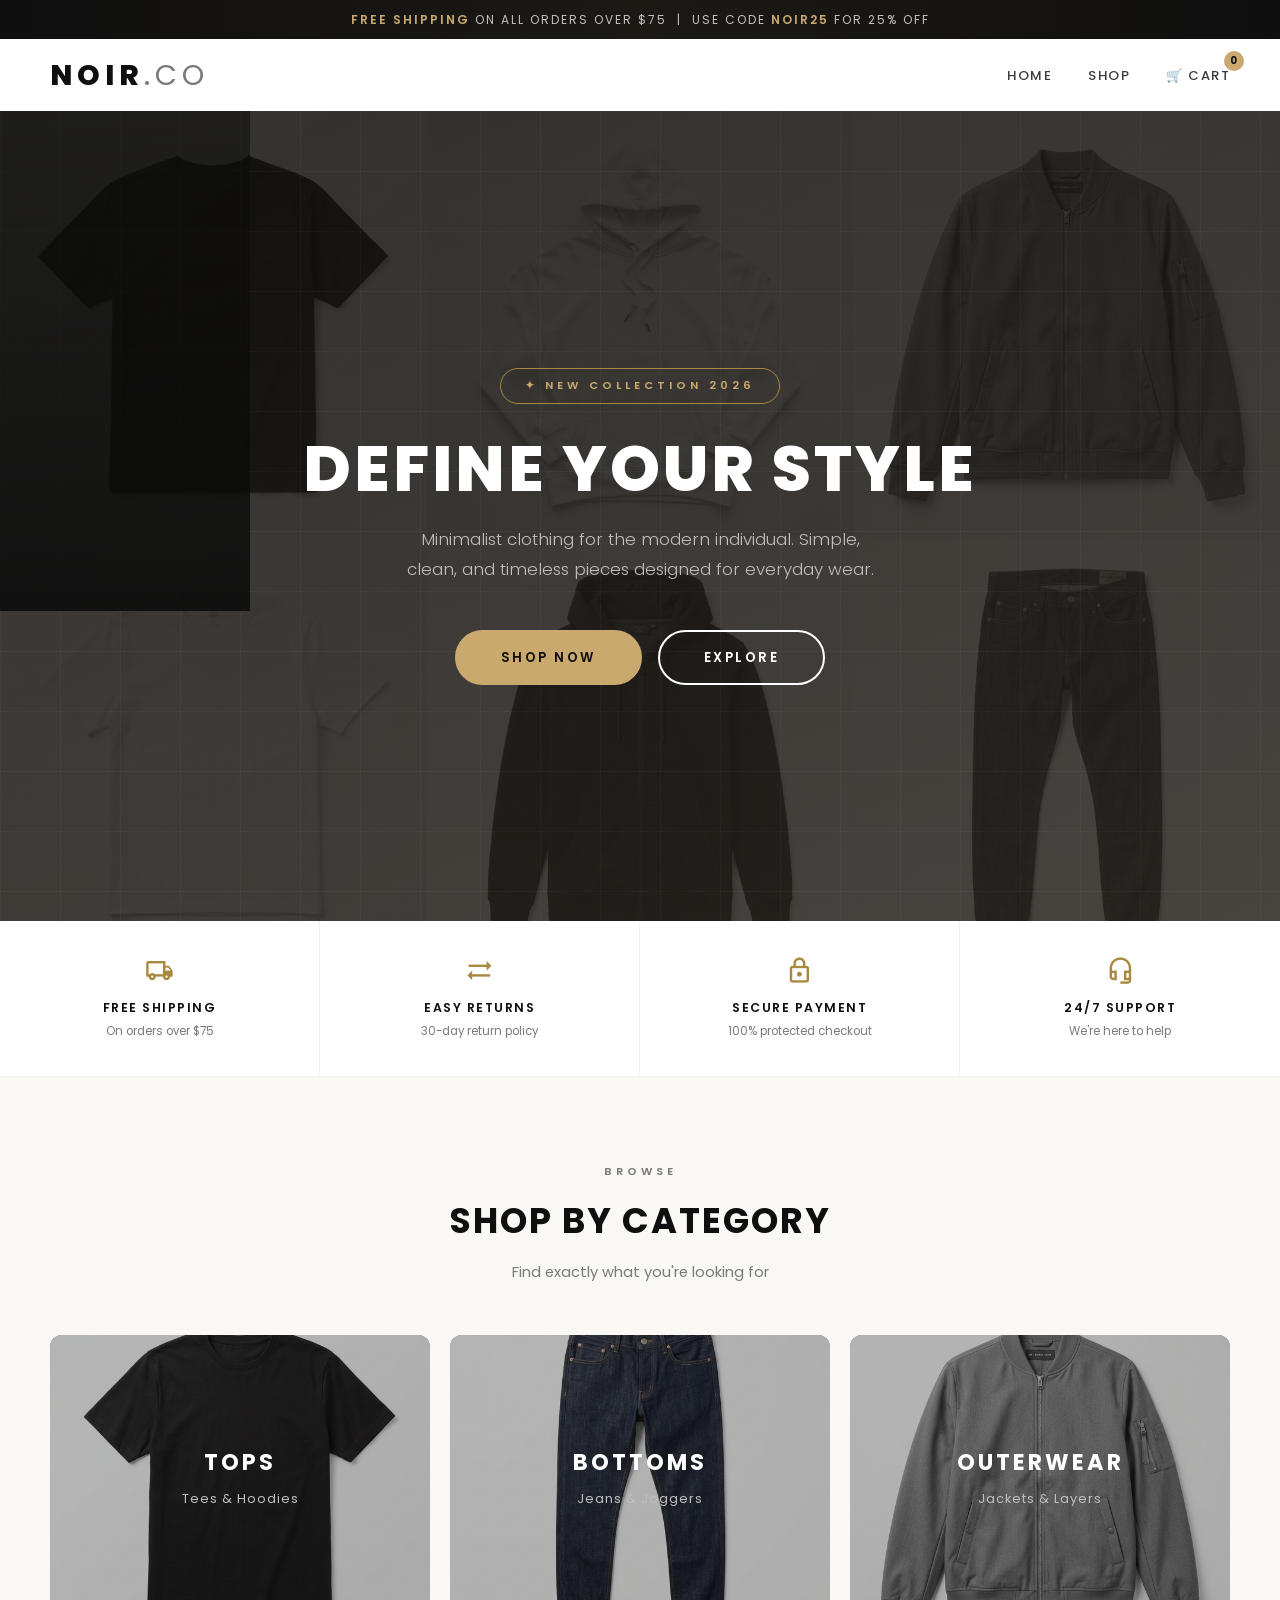
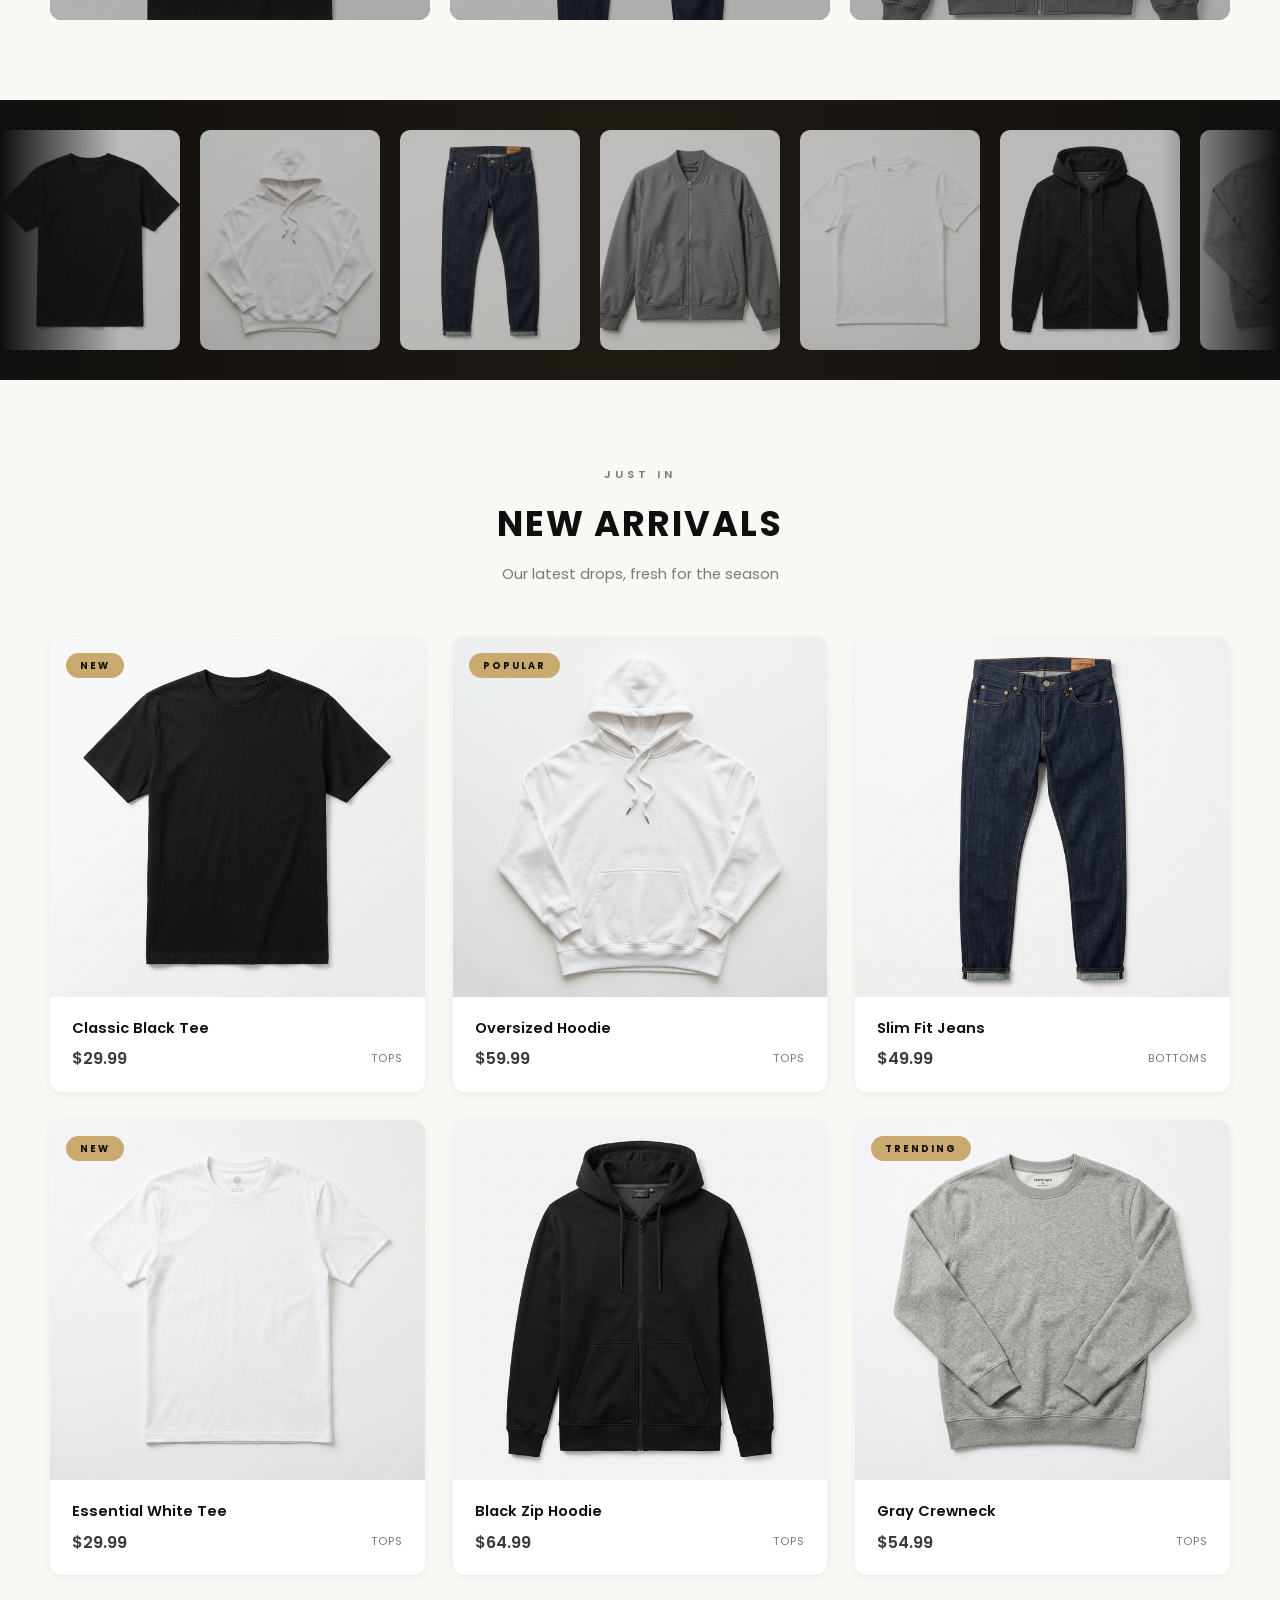
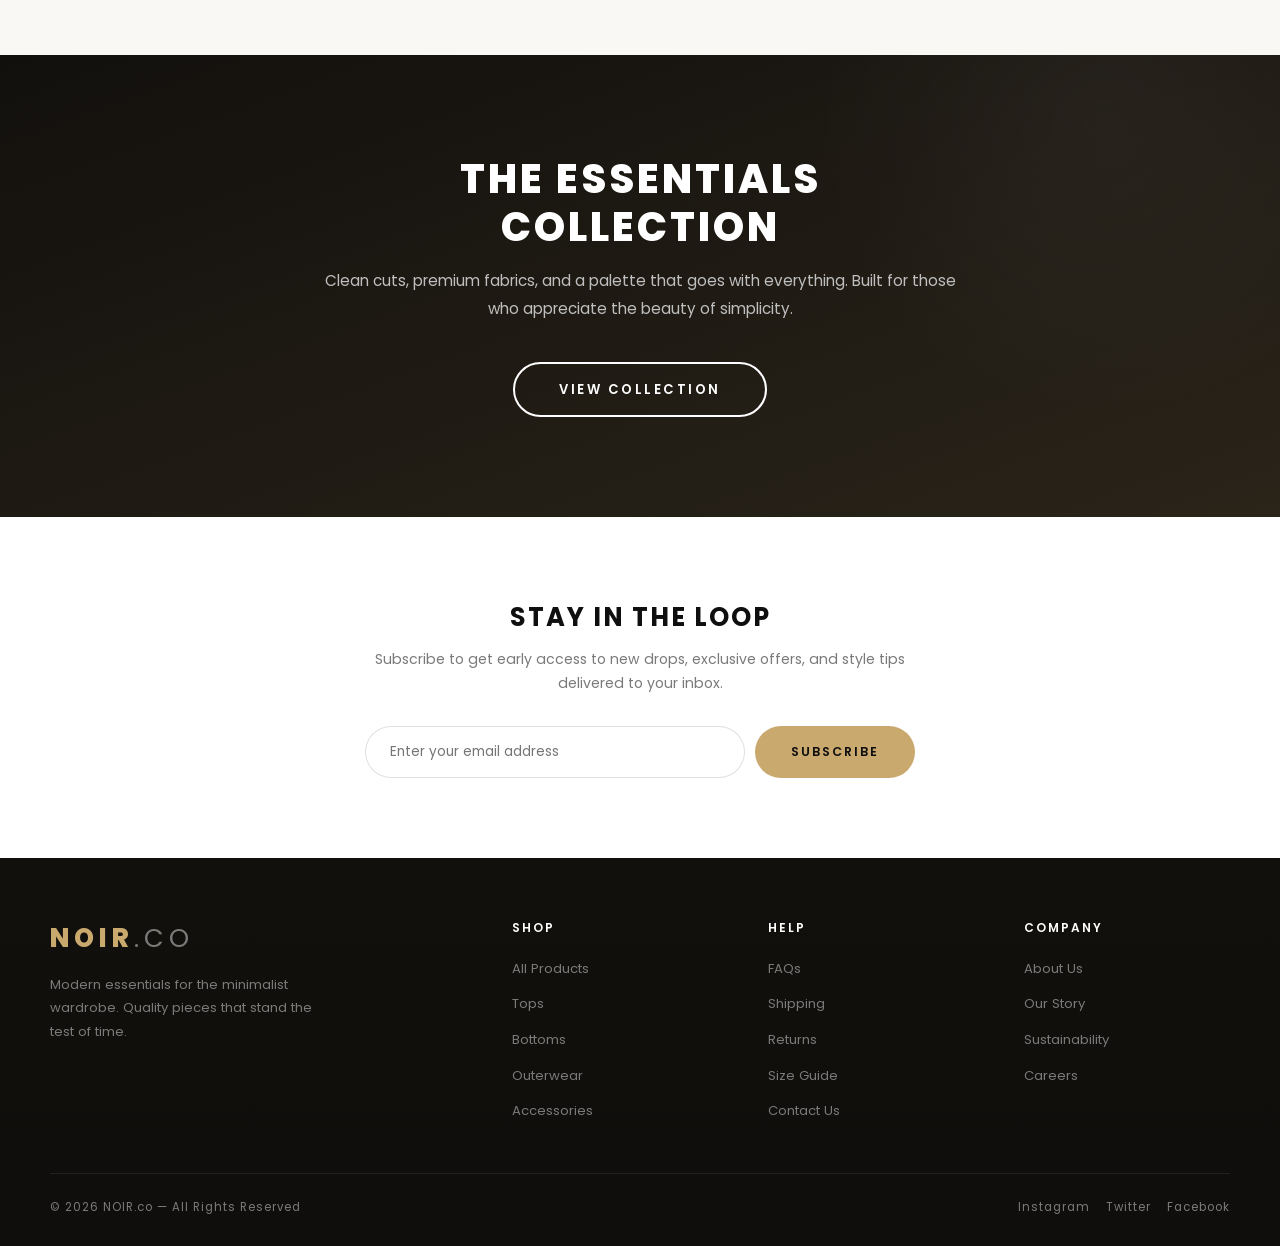
==== index.html @ ea84df21 "Initial commit" ====
<!DOCTYPE html>
<html lang="en">

<head>
    <meta charset="UTF-8">
    <meta name="viewport" content="width=device-width, initial-scale=1.0">

    <!-- SEO Meta Tags -->
    <title>NOIR — Modern Clothing Brand</title>
    <meta name="description"
        content="NOIR is a modern clothing brand offering minimal, sleek apparel. Shop our curated collection of essentials.">

    <!-- Google Fonts: Poppins -->
    <link href="https://fonts.googleapis.com/css2?family=Poppins:wght@300;400;500;600;700;800&display=swap"
        rel="stylesheet">

    <!-- Google Material Icons -->
    <link href="https://fonts.googleapis.com/icon?family=Material+Icons+Outlined" rel="stylesheet">

    <!-- Our Stylesheet -->
    <link rel="stylesheet" href="style.css">
</head>

<body>

    <!-- ==============================
       PROMO BAR — Top announcement strip
       ============================== -->
    <div class="promo-bar">
        <strong>Free Shipping</strong> on all orders over $75 &nbsp;|&nbsp; Use code <strong>NOIR25</strong> for 25% off
    </div>

    <!-- ==============================
       HEADER / NAVIGATION BAR
       ============================== -->
    <header>
        <nav>
            <a href="index.html" class="logo">NOIR<span>.co</span></a>
            <ul class="nav-links">
                <li><a href="index.html">Home</a></li>
                <li><a href="shop.html">Shop</a></li>
                <li>
                    <a href="cart.html" class="cart-link">
                        🛒 Cart
                        <span class="cart-count" id="cart-count">0</span>
                    </a>
                </li>
            </ul>
        </nav>
    </header>

    <!-- ==============================
       HERO SECTION — with background image
       ============================== -->
    <section class="hero" id="hero">
        <!-- Product image collage as background (masked / dimmed) -->
        <div class="hero-collage">
            <img src="images/product1.png" alt="">
            <img src="images/product2.png" alt="">
            <img src="images/product4.png" alt="">
            <img src="images/product7.png" alt="">
            <img src="images/product8.png" alt="">
            <img src="images/product3.png" alt="">
        </div>
        <div class="hero-content">
            <span class="hero-badge">✦ New Collection 2026</span>
            <h1>Define Your Style</h1>
            <p>Minimalist clothing for the modern individual. Simple, clean, and timeless pieces designed for everyday
                wear.</p>
            <div class="hero-buttons">
                <a href="shop.html" class="btn btn-primary">Shop Now</a>
                <a href="#categories" class="btn">Explore</a>
            </div>
        </div>
    </section>

    <!-- ==============================
       TRUST / FEATURES BAR
       ============================== -->
    <div class="features-bar reveal">
        <div class="feature-item">
            <span class="feature-icon material-icons-outlined">local_shipping</span>
            <h4>Free Shipping</h4>
            <p>On orders over $75</p>
        </div>
        <div class="feature-item">
            <span class="feature-icon material-icons-outlined">sync_alt</span>
            <h4>Easy Returns</h4>
            <p>30-day return policy</p>
        </div>
        <div class="feature-item">
            <span class="feature-icon material-icons-outlined">lock</span>
            <h4>Secure Payment</h4>
            <p>100% protected checkout</p>
        </div>
        <div class="feature-item">
            <span class="feature-icon material-icons-outlined">headset_mic</span>
            <h4>24/7 Support</h4>
            <p>We're here to help</p>
        </div>
    </div>

    <!-- ==============================
       SHOP BY CATEGORY
       ============================== -->
    <section class="categories reveal" id="categories">
        <div class="section-header">
            <span class="section-label">Browse</span>
            <h2 class="section-title">Shop by Category</h2>
            <p class="section-subtitle">Find exactly what you're looking for</p>
        </div>

        <div class="category-grid">
            <a href="shop.html" class="category-card">
                <img src="images/product1.png" alt="Tops">
                <div class="category-overlay">
                    <h3>Tops</h3>
                    <p>Tees &amp; Hoodies</p>
                </div>
            </a>
            <a href="shop.html" class="category-card">
                <img src="images/product3.png" alt="Bottoms">
                <div class="category-overlay">
                    <h3>Bottoms</h3>
                    <p>Jeans &amp; Joggers</p>
                </div>
            </a>
            <a href="shop.html" class="category-card">
                <img src="images/product4.png" alt="Outerwear">
                <div class="category-overlay">
                    <h3>Outerwear</h3>
                    <p>Jackets &amp; Layers</p>
                </div>
            </a>
        </div>
    </section>

    <!-- ==============================
       PRODUCT MARQUEE — Infinite scroll left
       ============================== -->
    <div class="marquee-section reveal">
        <div class="marquee-track">
            <div class="marquee-content">
                <img src="images/product1.png" alt="Classic Black Tee">
                <img src="images/product2.png" alt="Oversized Hoodie">
                <img src="images/product3.png" alt="Slim Fit Jeans">
                <img src="images/product4.png" alt="Bomber Jacket">
                <img src="images/product7.png" alt="White Tee">
                <img src="images/product8.png" alt="Zip Hoodie">
                <img src="images/product9.png" alt="Crewneck">
                <img src="images/product5.png" alt="Joggers">
                <img src="images/product10.png" alt="Shorts">
                <img src="images/product6.png" alt="White Cap">
                <img src="images/product11.png" alt="Beanie">
            </div>
            <!-- Duplicate for seamless loop -->
            <div class="marquee-content">
                <img src="images/product1.png" alt="Classic Black Tee">
                <img src="images/product2.png" alt="Oversized Hoodie">
                <img src="images/product3.png" alt="Slim Fit Jeans">
                <img src="images/product4.png" alt="Bomber Jacket">
                <img src="images/product7.png" alt="White Tee">
                <img src="images/product8.png" alt="Zip Hoodie">
                <img src="images/product9.png" alt="Crewneck">
                <img src="images/product5.png" alt="Joggers">
                <img src="images/product10.png" alt="Shorts">
                <img src="images/product6.png" alt="White Cap">
                <img src="images/product11.png" alt="Beanie">
            </div>
        </div>
    </div>

    <!-- ==============================
       FEATURED PRODUCTS — "New Arrivals" with 6 products
       ============================== -->
    <section class="featured reveal">
        <div class="section-header">
            <span class="section-label">Just In</span>
            <h2 class="section-title">New Arrivals</h2>
            <p class="section-subtitle">Our latest drops, fresh for the season</p>
        </div>

        <div class="product-grid">

            <!-- Product Card 1 -->
            <div class="product-card" id="hp-product-1">
                <div class="product-card-image">
                    <span class="product-badge">New</span>
                    <img src="images/product1.png" alt="Classic Black Tee">
                    <div class="quick-add">
                        <button class="add-to-cart-btn"
                            onclick="addToCart(1, 'Classic Black Tee', 29.99, 'images/product1.png')">
                            Add to Cart
                        </button>
                    </div>
                </div>
                <div class="product-info">
                    <h3>Classic Black Tee</h3>
                    <div class="product-meta">
                        <span class="price">$29.99</span>
                        <span class="category-label">Tops</span>
                    </div>
                </div>
            </div>

            <!-- Product Card 2 -->
            <div class="product-card" id="hp-product-2">
                <div class="product-card-image">
                    <span class="product-badge">Popular</span>
                    <img src="images/product2.png" alt="Oversized Hoodie">
                    <div class="quick-add">
                        <button class="add-to-cart-btn"
                            onclick="addToCart(2, 'Oversized Hoodie', 59.99, 'images/product2.png')">
                            Add to Cart
                        </button>
                    </div>
                </div>
                <div class="product-info">
                    <h3>Oversized Hoodie</h3>
                    <div class="product-meta">
                        <span class="price">$59.99</span>
                        <span class="category-label">Tops</span>
                    </div>
                </div>
            </div>

            <!-- Product Card 3 -->
            <div class="product-card" id="hp-product-3">
                <div class="product-card-image">
                    <img src="images/product3.png" alt="Slim Fit Jeans">
                    <div class="quick-add">
                        <button class="add-to-cart-btn"
                            onclick="addToCart(3, 'Slim Fit Jeans', 49.99, 'images/product3.png')">
                            Add to Cart
                        </button>
                    </div>
                </div>
                <div class="product-info">
                    <h3>Slim Fit Jeans</h3>
                    <div class="product-meta">
                        <span class="price">$49.99</span>
                        <span class="category-label">Bottoms</span>
                    </div>
                </div>
            </div>

            <!-- Product Card 7 - White Tee -->
            <div class="product-card" id="hp-product-7">
                <div class="product-card-image">
                    <span class="product-badge">New</span>
                    <img src="images/product7.png" alt="Essential White Tee">
                    <div class="quick-add">
                        <button class="add-to-cart-btn"
                            onclick="addToCart(7, 'Essential White Tee', 29.99, 'images/product7.png')">
                            Add to Cart
                        </button>
                    </div>
                </div>
                <div class="product-info">
                    <h3>Essential White Tee</h3>
                    <div class="product-meta">
                        <span class="price">$29.99</span>
                        <span class="category-label">Tops</span>
                    </div>
                </div>
            </div>

            <!-- Product Card 8 - Black Hoodie -->
            <div class="product-card" id="hp-product-8">
                <div class="product-card-image">
                    <img src="images/product8.png" alt="Black Zip Hoodie">
                    <div class="quick-add">
                        <button class="add-to-cart-btn"
                            onclick="addToCart(8, 'Black Zip Hoodie', 64.99, 'images/product8.png')">
                            Add to Cart
                        </button>
                    </div>
                </div>
                <div class="product-info">
                    <h3>Black Zip Hoodie</h3>
                    <div class="product-meta">
                        <span class="price">$64.99</span>
                        <span class="category-label">Tops</span>
                    </div>
                </div>
            </div>

            <!-- Product Card 9 - Gray Sweatshirt -->
            <div class="product-card" id="hp-product-9">
                <div class="product-card-image">
                    <span class="product-badge">Trending</span>
                    <img src="images/product9.png" alt="Gray Crewneck">
                    <div class="quick-add">
                        <button class="add-to-cart-btn"
                            onclick="addToCart(9, 'Gray Crewneck', 54.99, 'images/product9.png')">
                            Add to Cart
                        </button>
                    </div>
                </div>
                <div class="product-info">
                    <h3>Gray Crewneck</h3>
                    <div class="product-meta">
                        <span class="price">$54.99</span>
                        <span class="category-label">Tops</span>
                    </div>
                </div>
            </div>

        </div>
    </section>

    <!-- ==============================
       PROMO BANNER — Mid-page CTA
       ============================== -->
    <section class="promo-banner reveal">
        <div class="promo-content">
            <h2>The Essentials Collection</h2>
            <p>Clean cuts, premium fabrics, and a palette that goes with everything. Built for those who appreciate the
                beauty of simplicity.</p>
            <a href="shop.html" class="btn">View Collection</a>
        </div>
    </section>

    <!-- ==============================
       NEWSLETTER SIGN-UP
       ============================== -->
    <section class="newsletter reveal">
        <div class="newsletter-inner">
            <h2>Stay in the Loop</h2>
            <p>Subscribe to get early access to new drops, exclusive offers, and style tips delivered to your inbox.</p>
            <form class="newsletter-form" onsubmit="event.preventDefault(); showToast('Thanks for subscribing!');">
                <input type="email" placeholder="Enter your email address" required>
                <button type="submit">Subscribe</button>
            </form>
        </div>
    </section>

    <!-- ==============================
       FOOTER
       ============================== -->
    <footer>
        <div class="footer-grid">
            <div class="footer-brand">
                <a href="index.html" class="logo">NOIR<span>.co</span></a>
                <p>Modern essentials for the minimalist wardrobe. Quality pieces that stand the test of time.</p>
            </div>
            <div class="footer-col">
                <h4>Shop</h4>
                <ul>
                    <li><a href="shop.html">All Products</a></li>
                    <li><a href="shop.html">Tops</a></li>
                    <li><a href="shop.html">Bottoms</a></li>
                    <li><a href="shop.html">Outerwear</a></li>
                    <li><a href="shop.html">Accessories</a></li>
                </ul>
            </div>
            <div class="footer-col">
                <h4>Help</h4>
                <ul>
                    <li><a href="#">FAQs</a></li>
                    <li><a href="#">Shipping</a></li>
                    <li><a href="#">Returns</a></li>
                    <li><a href="#">Size Guide</a></li>
                    <li><a href="#">Contact Us</a></li>
                </ul>
            </div>
            <div class="footer-col">
                <h4>Company</h4>
                <ul>
                    <li><a href="#">About Us</a></li>
                    <li><a href="#">Our Story</a></li>
                    <li><a href="#">Sustainability</a></li>
                    <li><a href="#">Careers</a></li>
                </ul>
            </div>
        </div>
        <div class="footer-bottom">
            <p>&copy; 2026 NOIR.co — All Rights Reserved</p>
            <div class="social-links">
                <a href="#">Instagram</a>
                <a href="#">Twitter</a>
                <a href="#">Facebook</a>
            </div>
        </div>
    </footer>

    <!-- JavaScript File -->
    <script src="script.js"></script>
</body>

</html>
---- style.css ----
/* ============================================
   NOIR CLOTHING — PREMIUM E-COMMERCE STYLESHEET
   Theme: Dark + Warm Gold Accent | Font: Poppins
   ============================================ */

/* ----- Import Google Font ----- */
@import url('https://fonts.googleapis.com/css2?family=Poppins:wght@300;400;500;600;700;800&display=swap');

/* ----- CSS Variables (Design Tokens) ----- */
:root {
  --black: #0f0f0f;
  --dark: #181818;
  --dark-gray: #222;
  --mid-gray: #3a3a3a;
  --gray: #7a7a7a;
  --light-gray: #bfbfbf;
  --off-white: #f7f5f2;
  --white: #ffffff;
  --accent: #c9a96e;
  --accent-light: #dfc9a0;
  --accent-dark: #a8893f;
  --warm-bg: #faf8f5;
  --shadow-sm: 0 2px 8px rgba(0, 0, 0, 0.06);
  --shadow-md: 0 4px 20px rgba(0, 0, 0, 0.08);
  --shadow-lg: 0 8px 40px rgba(0, 0, 0, 0.12);
  --shadow-hover: 0 12px 50px rgba(0, 0, 0, 0.18);
  --radius: 12px;
  --radius-sm: 8px;
  --transition: 0.3s cubic-bezier(0.4, 0, 0.2, 1);
}

/* ----- CSS Reset & Base Styles ----- */
* {
  margin: 0;
  padding: 0;
  box-sizing: border-box;
}

html {
  scroll-behavior: smooth;
}

body {
  font-family: 'Poppins', sans-serif;
  background-color: var(--warm-bg);
  color: var(--black);
  line-height: 1.6;
  overflow-x: hidden;
}

a {
  text-decoration: none;
  color: inherit;
}

ul {
  list-style: none;
}

img {
  max-width: 100%;
  display: block;
}

/* ============================================
   PROMO BAR (Top of page)
   ============================================ */
.promo-bar {
  background: linear-gradient(90deg, var(--black) 0%, #1c1915 50%, var(--black) 100%);
  color: var(--light-gray);
  text-align: center;
  padding: 10px 20px;
  font-size: 0.75rem;
  font-weight: 400;
  letter-spacing: 2px;
  text-transform: uppercase;
}

.promo-bar strong {
  color: var(--accent);
  font-weight: 600;
}

/* ============================================
   HEADER / NAVIGATION
   ============================================ */
header {
  background-color: var(--white);
  color: var(--black);
  padding: 0 50px;
  position: sticky;
  top: 0;
  z-index: 1000;
  box-shadow: 0 1px 0 rgba(0, 0, 0, 0.06);
  -webkit-backdrop-filter: blur(20px);
  backdrop-filter: blur(20px);
  background-color: rgba(255, 255, 255, 0.95);
}

nav {
  display: flex;
  align-items: center;
  justify-content: space-between;
  height: 72px;
  max-width: 1300px;
  margin: 0 auto;
}

/* Logo */
.logo {
  font-size: 1.8rem;
  font-weight: 800;
  letter-spacing: 5px;
  text-transform: uppercase;
  color: var(--black);
}

.logo span {
  color: var(--gray);
  font-weight: 400;
}

/* Nav Links */
.nav-links {
  display: flex;
  gap: 36px;
  align-items: center;
}

.nav-links a {
  font-size: 0.82rem;
  font-weight: 500;
  text-transform: uppercase;
  letter-spacing: 1.5px;
  color: var(--mid-gray);
  transition: color var(--transition);
  position: relative;
  padding: 4px 0;
}

.nav-links a:hover {
  color: var(--black);
}

/* Underline hover effect */
.nav-links a::after {
  content: '';
  position: absolute;
  bottom: -2px;
  left: 0;
  width: 0;
  height: 2px;
  background-color: var(--black);
  transition: width var(--transition);
}

.nav-links a:hover::after {
  width: 100%;
}

/* Cart Icon in Nav */
.cart-link {
  position: relative;
  font-size: 0.85rem;
  display: flex;
  align-items: center;
  gap: 6px;
}

.cart-count {
  position: absolute;
  top: -10px;
  right: -14px;
  background-color: var(--accent);
  color: var(--black);
  font-size: 0.6rem;
  font-weight: 700;
  width: 20px;
  height: 20px;
  border-radius: 50%;
  display: flex;
  align-items: center;
  justify-content: center;
  transition: transform var(--transition);
}

.cart-link:hover .cart-count {
  transform: scale(1.15);
}

/* ============================================
   HERO SECTION (Home Page)
   ============================================ */
.hero {
  background: linear-gradient(160deg, #0f0e0c 0%, #1a1713 40%, #2a2520 100%);
  color: var(--white);
  text-align: center;
  padding: 140px 20px 120px;
  min-height: 90vh;
  display: flex;
  flex-direction: column;
  align-items: center;
  justify-content: center;
  position: relative;
  overflow: hidden;
}

/* Decorative grid overlay */
.hero::before {
  content: '';
  position: absolute;
  inset: 0;
  background-image:
    linear-gradient(rgba(255, 255, 255, 0.03) 1px, transparent 1px),
    linear-gradient(90deg, rgba(255, 255, 255, 0.03) 1px, transparent 1px);
  background-size: 60px 60px;
  pointer-events: none;
}

/* Subtle glow */
.hero::after {
  content: '';
  position: absolute;
  top: 10%;
  left: 50%;
  transform: translateX(-50%);
  width: 500px;
  height: 500px;
  background: radial-gradient(circle, rgba(255, 255, 255, 0.06) 0%, transparent 70%);
  pointer-events: none;
}

/* Hero product collage background */
.hero-collage {
  position: absolute;
  inset: 0;
  display: grid;
  grid-template-columns: repeat(3, 1fr);
  grid-template-rows: repeat(2, 1fr);
  gap: 0;
  z-index: 0;
  pointer-events: none;
  opacity: 0.15;
}

.hero-collage img {
  width: 100%;
  height: 100%;
  object-fit: cover;
  filter: grayscale(80%);
}

/* Dark overlay on top of collage */
.hero::after {
  content: '';
  position: absolute;
  inset: 0;
  background: linear-gradient(180deg, rgba(10, 10, 10, 0.5) 0%, rgba(10, 10, 10, 0.85) 100%);
  z-index: 0;
  pointer-events: none;
}

.hero-content {
  position: relative;
  z-index: 1;
  max-width: 700px;
}

.hero-badge {
  display: inline-block;
  font-size: 0.7rem;
  font-weight: 600;
  letter-spacing: 4px;
  text-transform: uppercase;
  color: var(--accent);
  border: 1px solid var(--accent-dark);
  padding: 8px 24px;
  border-radius: 50px;
  margin-bottom: 30px;
  animation: fadeInUp 0.8s ease forwards;
}

.hero h1 {
  font-size: 4rem;
  font-weight: 800;
  letter-spacing: 3px;
  text-transform: uppercase;
  line-height: 1.1;
  margin-bottom: 20px;
  animation: fadeInUp 0.8s 0.15s ease both;
}

.hero p {
  font-size: 1.05rem;
  font-weight: 300;
  color: var(--light-gray);
  margin-bottom: 45px;
  max-width: 480px;
  margin-left: auto;
  margin-right: auto;
  line-height: 1.8;
  animation: fadeInUp 0.8s 0.3s ease both;
}

.hero-buttons {
  display: flex;
  gap: 16px;
  justify-content: center;
  animation: fadeInUp 0.8s 0.45s ease both;
}

@keyframes fadeInUp {
  from {
    opacity: 0;
    transform: translateY(20px);
  }

  to {
    opacity: 1;
    transform: translateY(0);
  }
}

/* ============================================
   BUTTONS
   ============================================ */
.btn {
  display: inline-flex;
  align-items: center;
  justify-content: center;
  padding: 15px 44px;
  font-family: 'Poppins', sans-serif;
  font-size: 0.82rem;
  font-weight: 600;
  text-transform: uppercase;
  letter-spacing: 2.5px;
  border: 2px solid var(--white);
  background: transparent;
  color: var(--white);
  cursor: pointer;
  border-radius: 50px;
  transition: all var(--transition);
  position: relative;
  overflow: hidden;
}

.btn:hover {
  background-color: var(--white);
  color: var(--black);
  transform: translateY(-2px);
  box-shadow: 0 8px 30px rgba(255, 255, 255, 0.15);
}

.btn-primary {
  background-color: var(--accent);
  color: var(--black);
  border-color: var(--accent);
}

.btn-primary:hover {
  background-color: var(--accent-light);
  color: var(--black);
  box-shadow: 0 8px 30px rgba(201, 169, 110, 0.3);
}

.btn-dark {
  border-color: var(--black);
  color: var(--black);
}

.btn-dark:hover {
  background-color: var(--black);
  color: var(--white);
  box-shadow: 0 8px 30px rgba(0, 0, 0, 0.15);
}

.btn-dark-filled {
  border-color: var(--black);
  color: var(--white);
  background-color: var(--black);
}

.btn-dark-filled:hover {
  background-color: transparent;
  color: var(--black);
}

/* ============================================
   FEATURES / TRUST BAR
   ============================================ */
.features-bar {
  display: grid;
  grid-template-columns: repeat(4, 1fr);
  gap: 0;
  background-color: var(--white);
  border-bottom: 1px solid rgba(0, 0, 0, 0.05);
}

.feature-item {
  display: flex;
  flex-direction: column;
  align-items: center;
  justify-content: center;
  padding: 36px 20px;
  text-align: center;
  border-right: 1px solid rgba(0, 0, 0, 0.05);
  transition: background-color var(--transition);
}

.feature-item:last-child {
  border-right: none;
}

.feature-item:hover {
  background-color: var(--off-white);
}

.feature-icon {
  font-size: 1.8rem;
  margin-bottom: 12px;
  color: var(--accent-dark);
}

.feature-item h4 {
  font-size: 0.78rem;
  font-weight: 600;
  text-transform: uppercase;
  letter-spacing: 1.5px;
  margin-bottom: 4px;
}

.feature-item p {
  font-size: 0.72rem;
  color: var(--gray);
}

/* ============================================
   SECTION TITLES
   ============================================ */
.section-header {
  text-align: center;
  margin-bottom: 50px;
}

.section-label {
  display: inline-block;
  font-size: 0.7rem;
  color: var(--accent-dark);
  font-weight: 600;
  letter-spacing: 4px;
  text-transform: uppercase;
  color: var(--gray);
  margin-bottom: 12px;
}

.section-title {
  font-size: 2.2rem;
  font-weight: 700;
  letter-spacing: 2px;
  text-transform: uppercase;
  color: var(--black);
  margin-bottom: 10px;
}

.section-subtitle {
  font-size: 0.92rem;
  color: var(--gray);
  max-width: 500px;
  margin: 0 auto;
  line-height: 1.7;
}

/* ============================================
   CATEGORIES SECTION
   ============================================ */
.categories {
  padding: 80px 50px;
  max-width: 1300px;
  margin: 0 auto;
}

.category-grid {
  display: grid;
  grid-template-columns: repeat(3, 1fr);
  gap: 20px;
}

.category-card {
  position: relative;
  border-radius: var(--radius);
  overflow: hidden;
  cursor: pointer;
  aspect-ratio: 4/3;
  background-color: var(--dark);
}

.category-card img {
  width: 100%;
  height: 100%;
  object-fit: cover;
  transition: transform 0.6s ease, opacity var(--transition);
  opacity: 0.7;
}

.category-card:hover img {
  transform: scale(1.08);
  opacity: 0.5;
}

.category-overlay {
  position: absolute;
  inset: 0;
  display: flex;
  flex-direction: column;
  align-items: center;
  justify-content: center;
  z-index: 2;
  color: var(--white);
}

.category-overlay h3 {
  font-size: 1.4rem;
  font-weight: 700;
  text-transform: uppercase;
  letter-spacing: 3px;
  margin-bottom: 8px;
}

.category-overlay p {
  font-size: 0.8rem;
  color: var(--light-gray);
  letter-spacing: 1px;
}

/* ============================================
   PRODUCT MARQUEE (Infinite scroll left)
   ============================================ */
.marquee-section {
  overflow: hidden;
  background: linear-gradient(90deg, #12100d 0%, #1e1a14 50%, #12100d 100%);
  padding: 30px 0;
  position: relative;
}

/* Fade edges */
.marquee-section::before,
.marquee-section::after {
  content: '';
  position: absolute;
  top: 0;
  bottom: 0;
  width: 120px;
  z-index: 2;
  pointer-events: none;
}

.marquee-section::before {
  left: 0;
  background: linear-gradient(90deg, var(--black) 0%, transparent 100%);
}

.marquee-section::after {
  right: 0;
  background: linear-gradient(270deg, var(--black) 0%, transparent 100%);
}

.marquee-track {
  display: flex;
  width: max-content;
  animation: marqueeScroll 30s linear infinite;
}

.marquee-content {
  display: flex;
  gap: 20px;
  padding-right: 20px;
}

.marquee-content img {
  width: 180px;
  height: 220px;
  object-fit: cover;
  border-radius: 10px;
  opacity: 0.75;
  transition: opacity 0.3s ease, transform 0.3s ease;
  flex-shrink: 0;
}

.marquee-content img:hover {
  opacity: 1;
  transform: scale(1.05);
}

@keyframes marqueeScroll {
  0% {
    transform: translateX(0);
  }

  100% {
    transform: translateX(-50%);
  }
}

/* ============================================
   PRODUCT GRID (Shop Page + Featured)
   ============================================ */
.shop-section,
.featured {
  padding: 80px 50px;
  max-width: 1300px;
  margin: 0 auto;
}

/* Search Bar */
.search-bar {
  position: relative;
  max-width: 500px;
  margin: 0 auto 30px;
}

.search-bar input {
  width: 100%;
  padding: 14px 20px 14px 50px;
  border: 1.5px solid rgba(0, 0, 0, 0.1);
  border-radius: 50px;
  font-family: 'Poppins', sans-serif;
  font-size: 0.88rem;
  outline: none;
  background: var(--white);
  transition: border-color var(--transition), box-shadow var(--transition);
}

.search-bar input:focus {
  border-color: var(--accent);
  box-shadow: 0 0 0 3px rgba(201, 169, 110, 0.15);
}

.search-bar input::placeholder {
  color: var(--light-gray);
}

.search-icon {
  position: absolute;
  left: 18px;
  top: 50%;
  transform: translateY(-50%);
  color: var(--gray);
  font-size: 1.2rem;
  pointer-events: none;
}

/* Filter Bar */
.filter-bar {
  display: flex;
  justify-content: space-between;
  align-items: center;
  margin-bottom: 40px;
  padding-bottom: 20px;
  border-bottom: 1px solid rgba(0, 0, 0, 0.08);
}

.filter-tags {
  display: flex;
  gap: 10px;
}

.filter-tag {
  padding: 8px 22px;
  border: 1px solid rgba(0, 0, 0, 0.12);
  border-radius: 50px;
  font-family: 'Poppins', sans-serif;
  font-size: 0.75rem;
  font-weight: 500;
  letter-spacing: 1px;
  text-transform: uppercase;
  background: transparent;
  cursor: pointer;
  transition: all var(--transition);
  color: var(--mid-gray);
}

.filter-tag:hover,
.filter-tag.active {
  background-color: var(--accent);
  color: var(--black);
  border-color: var(--accent);
}

.product-count {
  font-size: 0.82rem;
  color: var(--gray);
}

.product-grid {
  display: grid;
  grid-template-columns: repeat(3, 1fr);
  gap: 28px;
}

/* ----- Product Card ----- */
.product-card {
  background-color: var(--white);
  border-radius: var(--radius);
  overflow: hidden;
  box-shadow: var(--shadow-sm);
  transition: transform var(--transition), box-shadow var(--transition);
  position: relative;
}

.product-card:hover {
  transform: translateY(-8px);
  box-shadow: var(--shadow-hover);
}

.product-card-image {
  position: relative;
  overflow: hidden;
  background-color: #f0f0f0;
}

.product-card-image img {
  width: 100%;
  height: 360px;
  object-fit: cover;
  transition: transform 0.5s ease;
}

.product-card:hover .product-card-image img {
  transform: scale(1.05);
}

/* Product badge (NEW, SALE, etc.) */
.product-badge {
  position: absolute;
  top: 16px;
  left: 16px;
  background-color: var(--accent);
  color: var(--black);
  font-size: 0.6rem;
  font-weight: 700;
  letter-spacing: 2px;
  text-transform: uppercase;
  padding: 5px 14px;
  border-radius: 50px;
  z-index: 2;
}

/* Quick add overlay */
.quick-add {
  position: absolute;
  bottom: 0;
  left: 0;
  right: 0;
  padding: 16px;
  transform: translateY(100%);
  transition: transform var(--transition);
  z-index: 2;
}

.product-card:hover .quick-add {
  transform: translateY(0);
}

.product-info {
  padding: 20px 22px;
}

.product-info h3 {
  font-size: 0.92rem;
  font-weight: 600;
  margin-bottom: 6px;
  color: var(--black);
}

.product-meta {
  display: flex;
  justify-content: space-between;
  align-items: center;
}

.product-info .price {
  font-size: 1rem;
  color: var(--mid-gray);
  font-weight: 600;
}

.product-info .category-label {
  font-size: 0.7rem;
  color: var(--gray);
  text-transform: uppercase;
  letter-spacing: 1px;
}

/* Add to Cart Button */
.add-to-cart-btn {
  width: 100%;
  padding: 13px;
  font-family: 'Poppins', sans-serif;
  font-size: 0.75rem;
  font-weight: 600;
  text-transform: uppercase;
  letter-spacing: 2px;
  border: none;
  background: var(--black);
  color: var(--white);
  cursor: pointer;
  border-radius: 50px;
  transition: all var(--transition);
}

.add-to-cart-btn:hover {
  background-color: var(--mid-gray);
  transform: translateY(-1px);
  box-shadow: 0 4px 15px rgba(0, 0, 0, 0.2);
}

/* ============================================
   PROMO BANNER (Mid-page CTA)
   ============================================ */
.promo-banner {
  background: linear-gradient(160deg, #12100d 0%, #2a2419 100%);
  color: var(--white);
  padding: 100px 50px;
  text-align: center;
  position: relative;
  overflow: hidden;
}

.promo-banner::before {
  content: '';
  position: absolute;
  top: -50%;
  right: -10%;
  width: 600px;
  height: 600px;
  background: radial-gradient(circle, rgba(255, 255, 255, 0.04) 0%, transparent 70%);
  pointer-events: none;
}

.promo-content {
  position: relative;
  z-index: 1;
  max-width: 650px;
  margin: 0 auto;
}

.promo-banner h2 {
  font-size: 2.5rem;
  font-weight: 800;
  letter-spacing: 3px;
  text-transform: uppercase;
  margin-bottom: 16px;
  line-height: 1.2;
}

.promo-banner p {
  font-size: 0.95rem;
  color: var(--light-gray);
  margin-bottom: 40px;
  line-height: 1.8;
}

/* ============================================
   NEWSLETTER SECTION
   ============================================ */
.newsletter {
  padding: 80px 50px;
  text-align: center;
  background-color: var(--white);
}

.newsletter-inner {
  max-width: 550px;
  margin: 0 auto;
}

.newsletter h2 {
  font-size: 1.6rem;
  font-weight: 700;
  letter-spacing: 2px;
  text-transform: uppercase;
  margin-bottom: 10px;
}

.newsletter p {
  font-size: 0.88rem;
  color: var(--gray);
  margin-bottom: 30px;
  line-height: 1.7;
}

.newsletter-form {
  display: flex;
  gap: 10px;
}

.newsletter-form input {
  flex: 1;
  padding: 15px 24px;
  border: 1px solid rgba(0, 0, 0, 0.12);
  border-radius: 50px;
  font-family: 'Poppins', sans-serif;
  font-size: 0.85rem;
  outline: none;
  transition: border-color var(--transition);
}

.newsletter-form input:focus {
  border-color: var(--accent);
}

.newsletter-form button {
  padding: 15px 36px;
  background-color: var(--accent);
  color: var(--black);
  border: none;
  border-radius: 50px;
  font-family: 'Poppins', sans-serif;
  font-size: 0.78rem;
  font-weight: 600;
  letter-spacing: 2px;
  text-transform: uppercase;
  cursor: pointer;
  transition: all var(--transition);
  white-space: nowrap;
}

.newsletter-form button:hover {
  background-color: var(--accent-dark);
  transform: translateY(-1px);
}

/* ============================================
   CART PAGE
   ============================================ */
.cart-section {
  padding: 60px 50px 100px;
  max-width: 1000px;
  margin: 0 auto;
}

#cart-header {
  text-align: left;
}

.cart-section .section-title {
  margin-bottom: 40px;
}

/* Empty Cart Message */
.cart-empty {
  text-align: center;
  padding: 80px 20px;
  color: var(--gray);
}

.cart-empty-icon {
  font-size: 3.5rem;
  margin-bottom: 20px;
  opacity: 0.4;
}

.cart-empty p {
  font-size: 1.05rem;
  margin-bottom: 30px;
}

/* Cart Items List */
.cart-items {
  display: flex;
  flex-direction: column;
  gap: 12px;
}

.cart-item {
  display: flex;
  align-items: center;
  gap: 24px;
  background-color: var(--white);
  padding: 20px 24px;
  border-radius: var(--radius);
  box-shadow: var(--shadow-sm);
  transition: box-shadow var(--transition);
}

.cart-item:hover {
  box-shadow: var(--shadow-md);
}

.cart-item img {
  width: 90px;
  height: 90px;
  object-fit: cover;
  border-radius: var(--radius-sm);
  background-color: #f0f0f0;
}

.cart-item-details {
  flex: 1;
}

.cart-item-details h3 {
  font-size: 0.95rem;
  font-weight: 600;
  margin-bottom: 4px;
}

.cart-item-details .price {
  color: var(--mid-gray);
  font-size: 0.88rem;
  font-weight: 500;
}

/* Quantity Controls */
.qty-controls {
  display: flex;
  align-items: center;
  gap: 8px;
  background-color: var(--off-white);
  border-radius: 50px;
  padding: 4px;
}

.qty-controls button {
  width: 34px;
  height: 34px;
  border: none;
  background: var(--white);
  font-size: 0.95rem;
  cursor: pointer;
  border-radius: 50%;
  transition: all var(--transition);
  font-family: 'Poppins', sans-serif;
  color: var(--black);
  display: flex;
  align-items: center;
  justify-content: center;
}

.qty-controls button:hover {
  background-color: var(--black);
  color: var(--white);
}

.qty-controls span {
  font-weight: 600;
  min-width: 28px;
  text-align: center;
  font-size: 0.9rem;
}

/* Remove Button */
.remove-btn {
  background: none;
  border: none;
  font-size: 1.2rem;
  color: var(--light-gray);
  cursor: pointer;
  transition: color var(--transition);
  padding: 8px;
  border-radius: 50%;
}

.remove-btn:hover {
  color: #e74c3c;
}

/* Cart Summary */
.cart-summary {
  margin-top: 30px;
  padding: 30px 34px;
  background-color: var(--white);
  border-radius: var(--radius);
  box-shadow: var(--shadow-sm);
}

.cart-summary-row {
  display: flex;
  justify-content: space-between;
  align-items: center;
  padding: 10px 0;
  font-size: 0.9rem;
  color: var(--gray);
}

.cart-summary-row.total {
  border-top: 2px solid var(--off-white);
  margin-top: 12px;
  padding-top: 18px;
  font-size: 1.2rem;
  font-weight: 700;
  color: var(--black);
}

.checkout-btn {
  width: 100%;
  padding: 16px;
  margin-top: 24px;
  font-family: 'Poppins', sans-serif;
  font-size: 0.82rem;
  font-weight: 600;
  text-transform: uppercase;
  letter-spacing: 3px;
  border: none;
  background-color: var(--accent);
  color: var(--black);
  cursor: pointer;
  border-radius: 50px;
  transition: all var(--transition);
}

.checkout-btn:hover {
  background-color: var(--accent-dark);
  transform: translateY(-2px);
  box-shadow: 0 6px 25px rgba(0, 0, 0, 0.15);
}

/* ============================================
   PRODUCT DETAIL MODAL
   ============================================ */
.modal-overlay {
  position: fixed;
  inset: 0;
  background: rgba(0, 0, 0, 0.6);
  -webkit-backdrop-filter: blur(8px);
  backdrop-filter: blur(8px);
  z-index: 2000;
  display: flex;
  align-items: center;
  justify-content: center;
  padding: 30px;
  opacity: 0;
  transition: opacity 0.3s ease;
}

.modal-overlay.active {
  opacity: 1;
}

.modal-container {
  background: var(--white);
  border-radius: 16px;
  max-width: 1000px;
  width: 100%;
  max-height: 90vh;
  overflow-y: auto;
  position: relative;
  transform: scale(0.9) translateY(30px);
  transition: transform 0.35s cubic-bezier(0.4, 0, 0.2, 1);
  box-shadow: 0 30px 80px rgba(0, 0, 0, 0.25);
}

.modal-overlay.active .modal-container {
  transform: scale(1) translateY(0);
}

.modal-close {
  position: absolute;
  top: 16px;
  right: 20px;
  background: none;
  border: none;
  font-size: 2rem;
  color: var(--gray);
  cursor: pointer;
  z-index: 10;
  width: 40px;
  height: 40px;
  display: flex;
  align-items: center;
  justify-content: center;
  border-radius: 50%;
  transition: all var(--transition);
}

.modal-close:hover {
  background-color: var(--off-white);
  color: var(--black);
}

.modal-body {
  display: grid;
  grid-template-columns: 1fr 1fr;
}

.modal-image {
  position: relative;
  background: #f0f0f0;
  border-radius: 16px 0 0 16px;
  overflow: hidden;
}

.modal-image img {
  width: 100%;
  height: 100%;
  object-fit: cover;
  min-height: 400px;
}

.modal-image .product-badge {
  top: 20px;
  left: 20px;
}

.modal-details {
  padding: 40px 36px;
  display: flex;
  flex-direction: column;
  gap: 4px;
}

.modal-category {
  font-size: 0.7rem;
  font-weight: 600;
  letter-spacing: 3px;
  text-transform: uppercase;
  color: var(--gray);
}

.modal-title {
  font-size: 1.6rem;
  font-weight: 700;
  color: var(--black);
  margin-top: 4px;
}

.modal-price {
  font-size: 1.3rem;
  font-weight: 700;
  color: var(--black);
  margin-top: 4px;
}

.modal-description {
  font-size: 0.88rem;
  color: var(--gray);
  line-height: 1.8;
  margin-top: 12px;
}

.modal-section {
  margin-top: 20px;
}

.modal-section h4 {
  font-size: 0.75rem;
  font-weight: 600;
  letter-spacing: 2px;
  text-transform: uppercase;
  color: var(--mid-gray);
  margin-bottom: 10px;
}

/* Size Selector */
.size-options {
  display: flex;
  flex-wrap: wrap;
  gap: 8px;
}

.size-btn {
  min-width: 48px;
  height: 42px;
  padding: 0 14px;
  border: 1.5px solid rgba(0, 0, 0, 0.12);
  border-radius: 8px;
  background: var(--white);
  font-family: 'Poppins', sans-serif;
  font-size: 0.78rem;
  font-weight: 500;
  cursor: pointer;
  transition: all var(--transition);
  color: var(--mid-gray);
}

.size-btn:hover {
  border-color: var(--black);
  color: var(--black);
}

.size-btn.active {
  background-color: var(--black);
  color: var(--white);
  border-color: var(--black);
}

/* Modal Quantity */
.modal-qty {
  display: inline-flex;
  align-items: center;
  gap: 0;
  border: 1.5px solid rgba(0, 0, 0, 0.12);
  border-radius: 8px;
  overflow: hidden;
}

.modal-qty button {
  width: 44px;
  height: 42px;
  border: none;
  background: var(--white);
  font-size: 1rem;
  cursor: pointer;
  font-family: 'Poppins', sans-serif;
  transition: background-color var(--transition);
  color: var(--black);
}

.modal-qty button:hover {
  background-color: var(--off-white);
}

.modal-qty span {
  min-width: 44px;
  text-align: center;
  font-weight: 600;
  font-size: 0.9rem;
  border-left: 1.5px solid rgba(0, 0, 0, 0.08);
  border-right: 1.5px solid rgba(0, 0, 0, 0.08);
  height: 42px;
  display: flex;
  align-items: center;
  justify-content: center;
}

/* Modal Add Button */
.modal-add-btn {
  width: 100%;
  padding: 16px;
  margin-top: 24px;
  font-family: 'Poppins', sans-serif;
  font-size: 0.82rem;
  font-weight: 600;
  text-transform: uppercase;
  letter-spacing: 2.5px;
  border: none;
  background-color: var(--black);
  color: var(--white);
  cursor: pointer;
  border-radius: 50px;
  transition: all var(--transition);
}

.modal-add-btn:hover {
  background-color: var(--mid-gray);
  transform: translateY(-2px);
  box-shadow: 0 6px 25px rgba(0, 0, 0, 0.15);
}

/* Product Details List */
.modal-info {
  margin-top: 24px;
  padding-top: 20px;
  border-top: 1px solid rgba(0, 0, 0, 0.06);
}

.modal-info h4 {
  font-size: 0.75rem;
  font-weight: 600;
  letter-spacing: 2px;
  text-transform: uppercase;
  color: var(--mid-gray);
  margin-bottom: 12px;
}

.modal-info ul {
  list-style: none;
  padding: 0;
}

.modal-info ul li {
  font-size: 0.82rem;
  color: var(--gray);
  padding: 5px 0;
  padding-left: 18px;
  position: relative;
}

.modal-info ul li::before {
  content: '✓';
  position: absolute;
  left: 0;
  color: var(--black);
  font-size: 0.7rem;
  font-weight: 700;
}

/* Product card clickable area */
.product-card-image {
  cursor: pointer;
}

.product-info h3 {
  cursor: pointer;
}

.product-info h3:hover {
  text-decoration: underline;
}

/* Modal Responsive */
@media (max-width: 768px) {
  .modal-overlay {
    padding: 16px;
    align-items: flex-end;
  }

  .modal-body {
    grid-template-columns: 1fr;
  }

  .modal-image {
    border-radius: 16px 16px 0 0;
    max-height: 300px;
  }

  .modal-details {
    padding: 24px 20px 30px;
  }

  .modal-container {
    border-radius: 16px 16px 0 0;
    max-height: 95vh;
  }
}

/* ============================================
   FOOTER
   ============================================ */
footer {
  background: linear-gradient(180deg, #12100d 0%, #0f0e0c 100%);
  color: var(--gray);
  padding: 60px 50px 30px;
}

.footer-grid {
  display: grid;
  grid-template-columns: 2fr 1fr 1fr 1fr;
  gap: 50px;
  max-width: 1300px;
  margin: 0 auto;
  padding-bottom: 40px;
  border-bottom: 1px solid rgba(255, 255, 255, 0.08);
}

.footer-brand .logo {
  color: var(--accent);
  margin-bottom: 14px;
  display: block;
  font-size: 1.6rem;
}

.footer-brand p {
  font-size: 0.82rem;
  line-height: 1.8;
  color: var(--gray);
  max-width: 280px;
}

.footer-col h4 {
  font-size: 0.75rem;
  font-weight: 600;
  letter-spacing: 2px;
  text-transform: uppercase;
  color: var(--white);
  margin-bottom: 18px;
}

.footer-col ul li {
  margin-bottom: 10px;
}

.footer-col ul li a {
  font-size: 0.82rem;
  color: var(--gray);
  transition: color var(--transition);
}

.footer-col ul li a:hover {
  color: var(--white);
}

.footer-bottom {
  max-width: 1300px;
  margin: 0 auto;
  padding-top: 24px;
  display: flex;
  justify-content: space-between;
  align-items: center;
  font-size: 0.72rem;
  letter-spacing: 1px;
}

.footer-bottom a {
  color: var(--gray);
  transition: color var(--transition);
}

.footer-bottom a:hover {
  color: var(--white);
}

.social-links {
  display: flex;
  gap: 16px;
}

/* ============================================
   NOTIFICATION TOAST
   ============================================ */
.toast {
  position: fixed;
  bottom: 30px;
  right: 30px;
  background-color: var(--black);
  color: var(--white);
  padding: 16px 30px;
  border-radius: 50px;
  font-size: 0.82rem;
  font-weight: 500;
  letter-spacing: 0.5px;
  box-shadow: 0 8px 30px rgba(0, 0, 0, 0.25);
  transform: translateY(100px);
  opacity: 0;
  transition: transform 0.4s cubic-bezier(0.4, 0, 0.2, 1), opacity 0.4s ease;
  z-index: 9999;
  display: flex;
  align-items: center;
  gap: 10px;
}

.toast.show {
  transform: translateY(0);
  opacity: 1;
}

/* ============================================
   RESPONSIVE DESIGN
   ============================================ */
@media (max-width: 1024px) {
  .product-grid {
    grid-template-columns: repeat(2, 1fr);
  }

  .category-grid {
    grid-template-columns: repeat(2, 1fr);
  }

  .category-grid .category-card:nth-child(3) {
    grid-column: 1 / -1;
  }

  .footer-grid {
    grid-template-columns: 1fr 1fr;
    gap: 30px;
  }
}

@media (max-width: 768px) {
  header {
    padding: 0 20px;
  }

  .hero h1 {
    font-size: 2.4rem;
  }

  .hero p {
    font-size: 0.9rem;
  }

  .hero-buttons {
    flex-direction: column;
    align-items: center;
  }

  .features-bar {
    grid-template-columns: repeat(2, 1fr);
  }

  .product-grid {
    grid-template-columns: 1fr;
    max-width: 400px;
    margin: 0 auto;
  }

  .category-grid {
    grid-template-columns: 1fr;
  }

  .categories,
  .shop-section,
  .featured {
    padding: 60px 20px;
  }

  .promo-banner {
    padding: 60px 20px;
  }

  .promo-banner h2 {
    font-size: 1.6rem;
  }

  nav {
    padding: 0;
  }

  .nav-links {
    gap: 16px;
  }

  .nav-links a {
    font-size: 0.72rem;
  }

  .filter-bar {
    flex-direction: column;
    gap: 16px;
    align-items: flex-start;
  }

  .cart-item {
    flex-direction: column;
    text-align: center;
    gap: 16px;
  }

  .cart-summary {
    padding: 24px 20px;
  }

  .newsletter-form {
    flex-direction: column;
  }

  .footer-grid {
    grid-template-columns: 1fr;
    gap: 30px;
  }

  .footer-bottom {
    flex-direction: column;
    gap: 16px;
    text-align: center;
  }

  /* Show quick-add always on mobile */
  .quick-add {
    transform: translateY(0);
    position: relative;
    padding: 0 22px 16px;
  }
}

@media (max-width: 480px) {
  .hero h1 {
    font-size: 1.8rem;
    letter-spacing: 1px;
  }

  .section-title {
    font-size: 1.5rem;
  }

  .features-bar {
    grid-template-columns: 1fr;
  }
}

/* ============================================
   SCROLL-REVEAL ANIMATIONS
   Elements start hidden and animate in when
   they enter the viewport (via IntersectionObserver)
   ============================================ */
.reveal {
  opacity: 0;
  transform: translateY(60px) scale(0.97);
  transition: opacity 0.9s cubic-bezier(0.25, 0.46, 0.45, 0.94),
    transform 0.9s cubic-bezier(0.25, 0.46, 0.45, 0.94);
}

.reveal.visible {
  opacity: 1;
  transform: translateY(0) scale(1);
}

/* Stagger product cards within a grid */
.reveal .product-card,
.reveal .category-card,
.reveal .feature-item {
  opacity: 0;
  transform: translateY(50px);
  transition: opacity 0.6s cubic-bezier(0.25, 0.46, 0.45, 0.94),
    transform 0.6s cubic-bezier(0.25, 0.46, 0.45, 0.94);
}

.reveal.visible .product-card,
.reveal.visible .category-card,
.reveal.visible .feature-item {
  opacity: 1;
  transform: translateY(0);
}

/* Stagger delay for child items — each card pops in one by one */
.reveal.visible .product-card:nth-child(1),
.reveal.visible .category-card:nth-child(1),
.reveal.visible .feature-item:nth-child(1) {
  transition-delay: 0.1s;
}

.reveal.visible .product-card:nth-child(2),
.reveal.visible .category-card:nth-child(2),
.reveal.visible .feature-item:nth-child(2) {
  transition-delay: 0.2s;
}

.reveal.visible .product-card:nth-child(3),
.reveal.visible .category-card:nth-child(3),
.reveal.visible .feature-item:nth-child(3) {
  transition-delay: 0.3s;
}

.reveal.visible .product-card:nth-child(4),
.reveal.visible .feature-item:nth-child(4) {
  transition-delay: 0.4s;
}

.reveal.visible .product-card:nth-child(5) {
  transition-delay: 0.5s;
}

.reveal.visible .product-card:nth-child(6) {
  transition-delay: 0.6s;
}

/* Disable reveal animations for users who prefer reduced motion */
@media (prefers-reduced-motion: reduce) {

  .reveal,
  .reveal .product-card,
  .reveal .category-card,
  .reveal .feature-item {
    opacity: 1;
    transform: none;
    transition: none;
  }
}
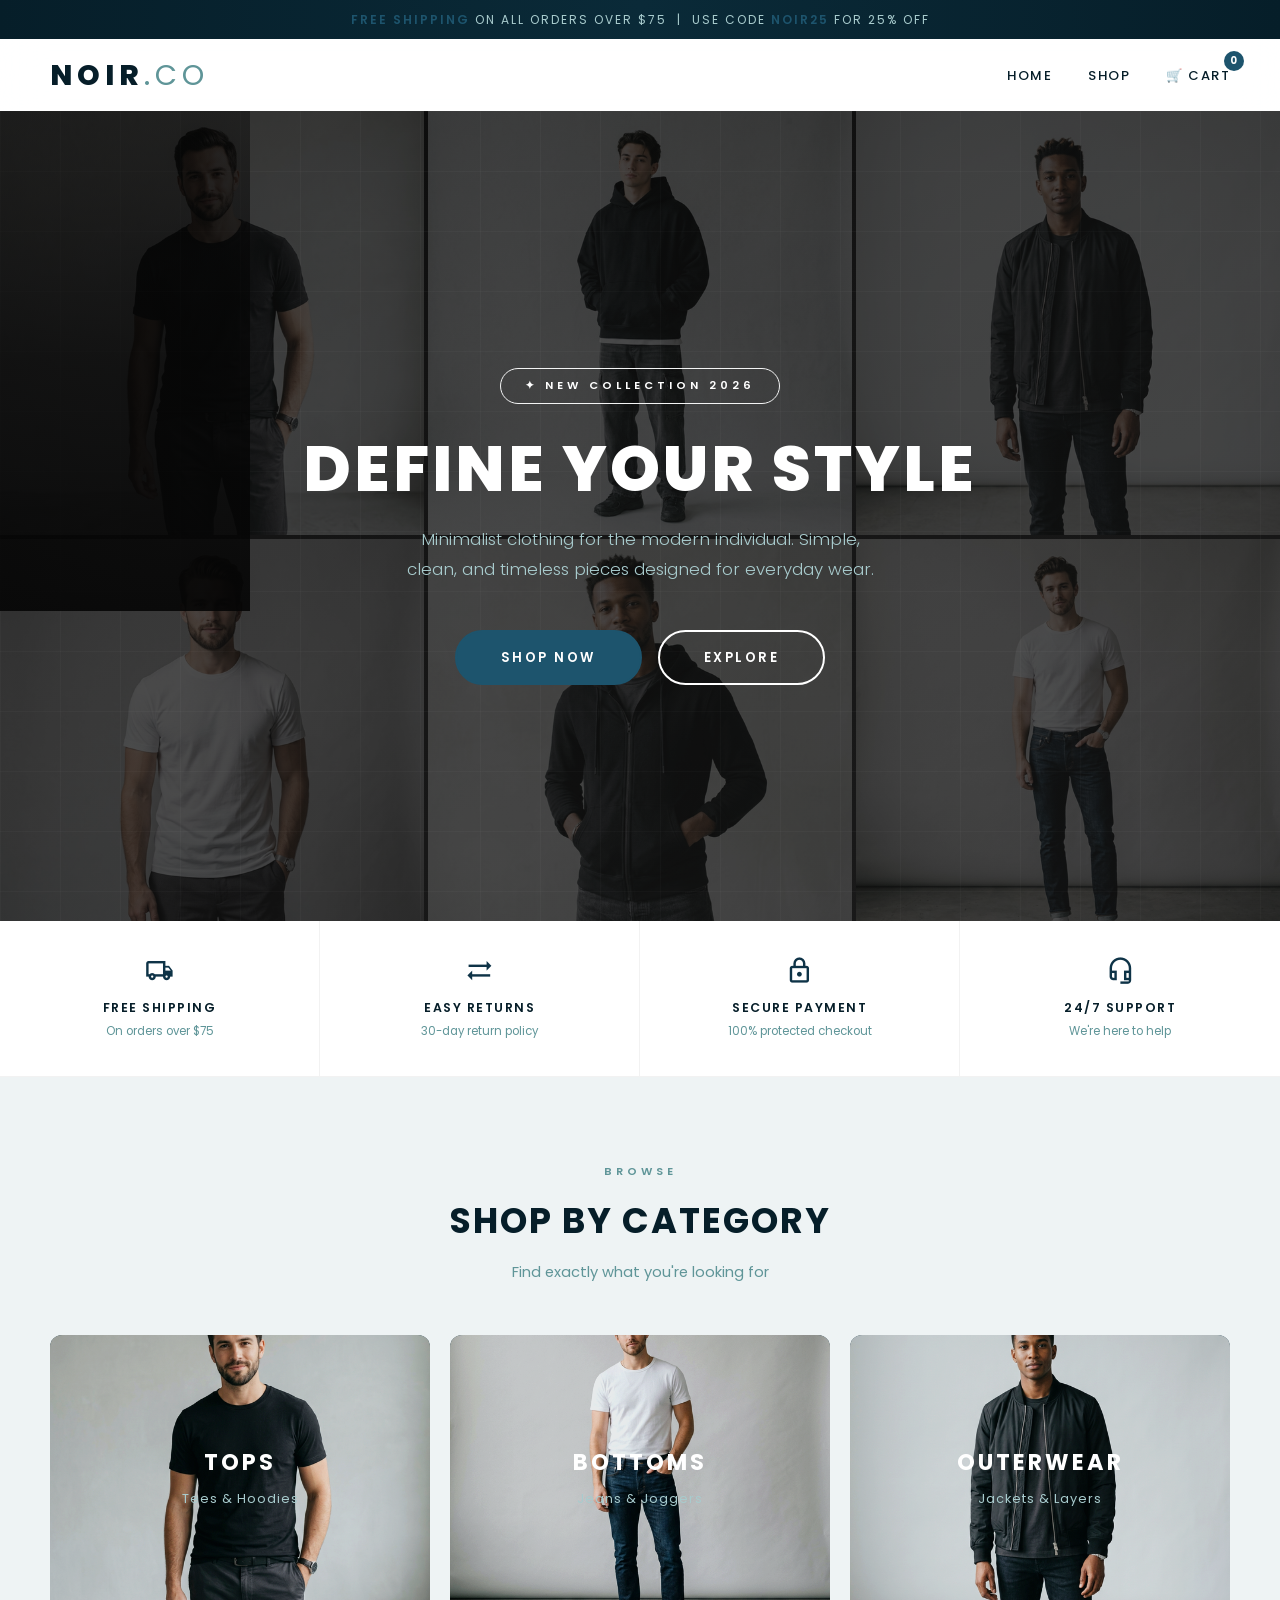
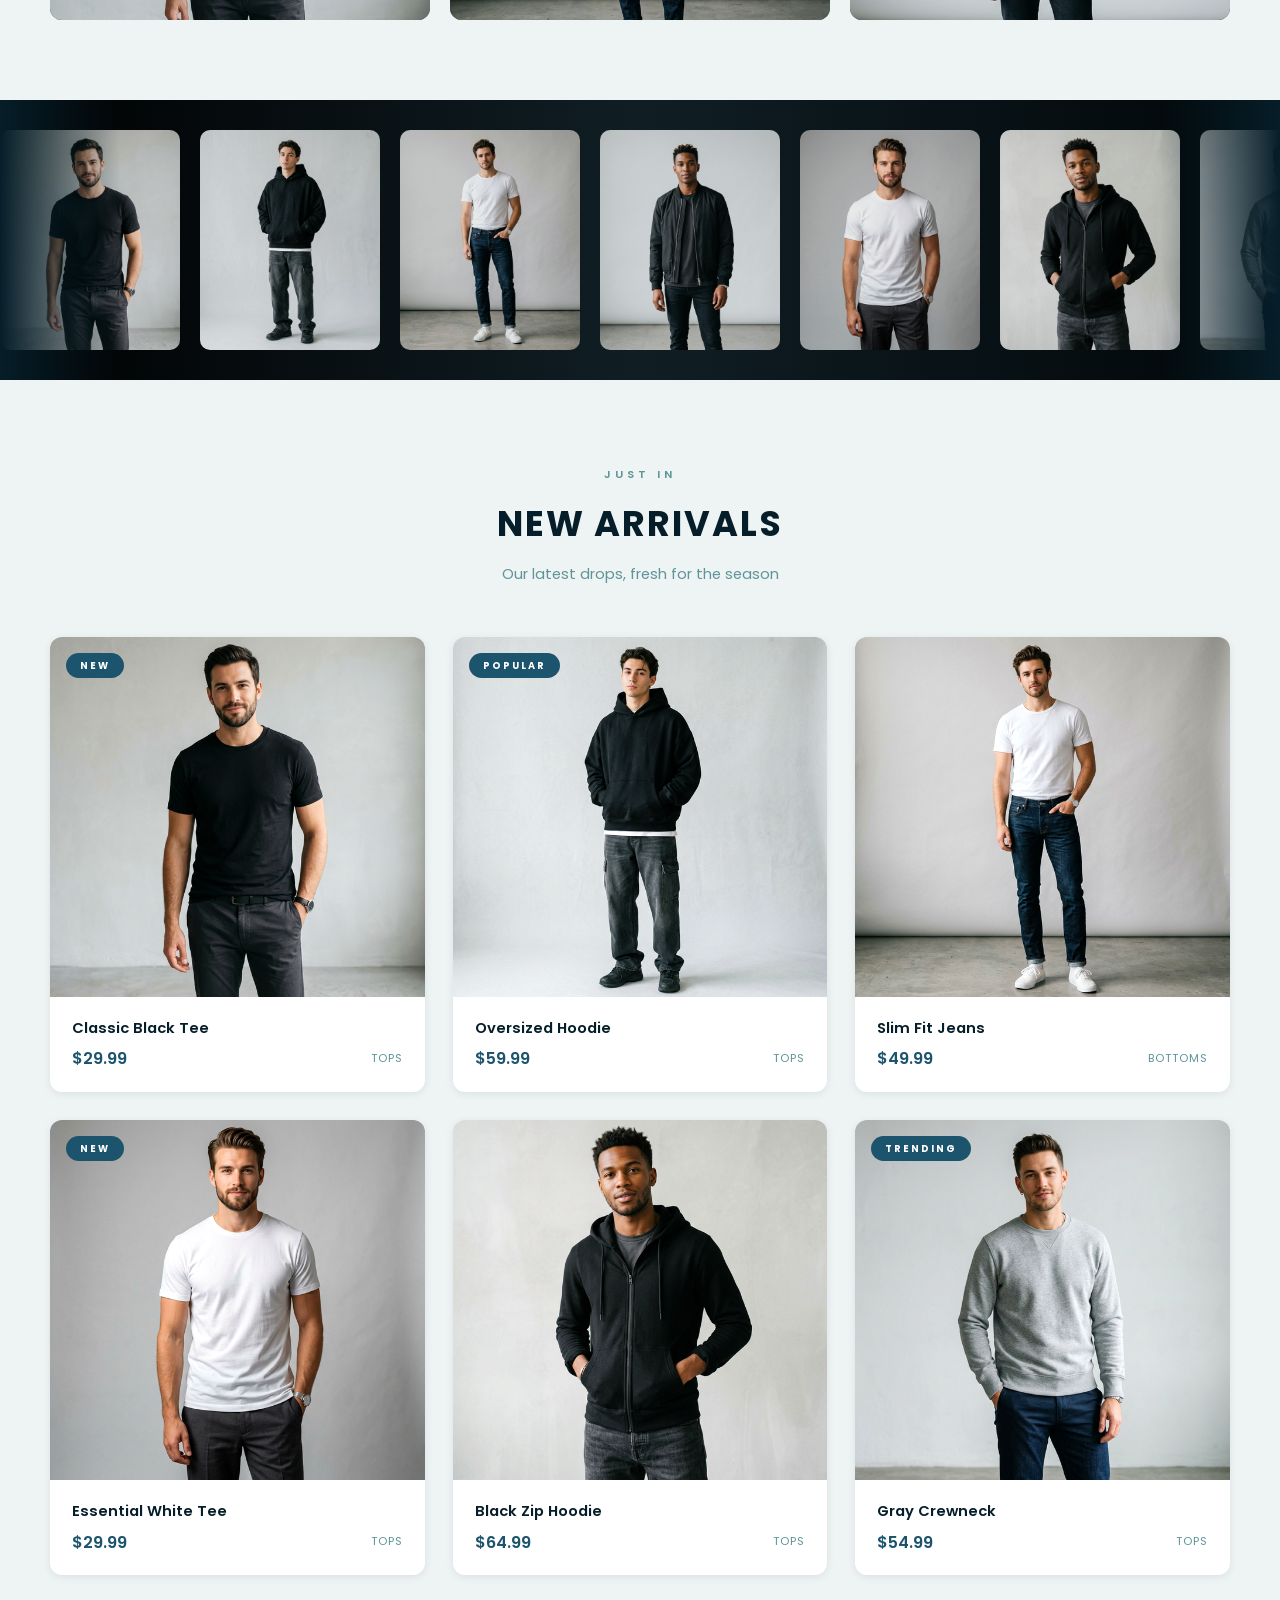
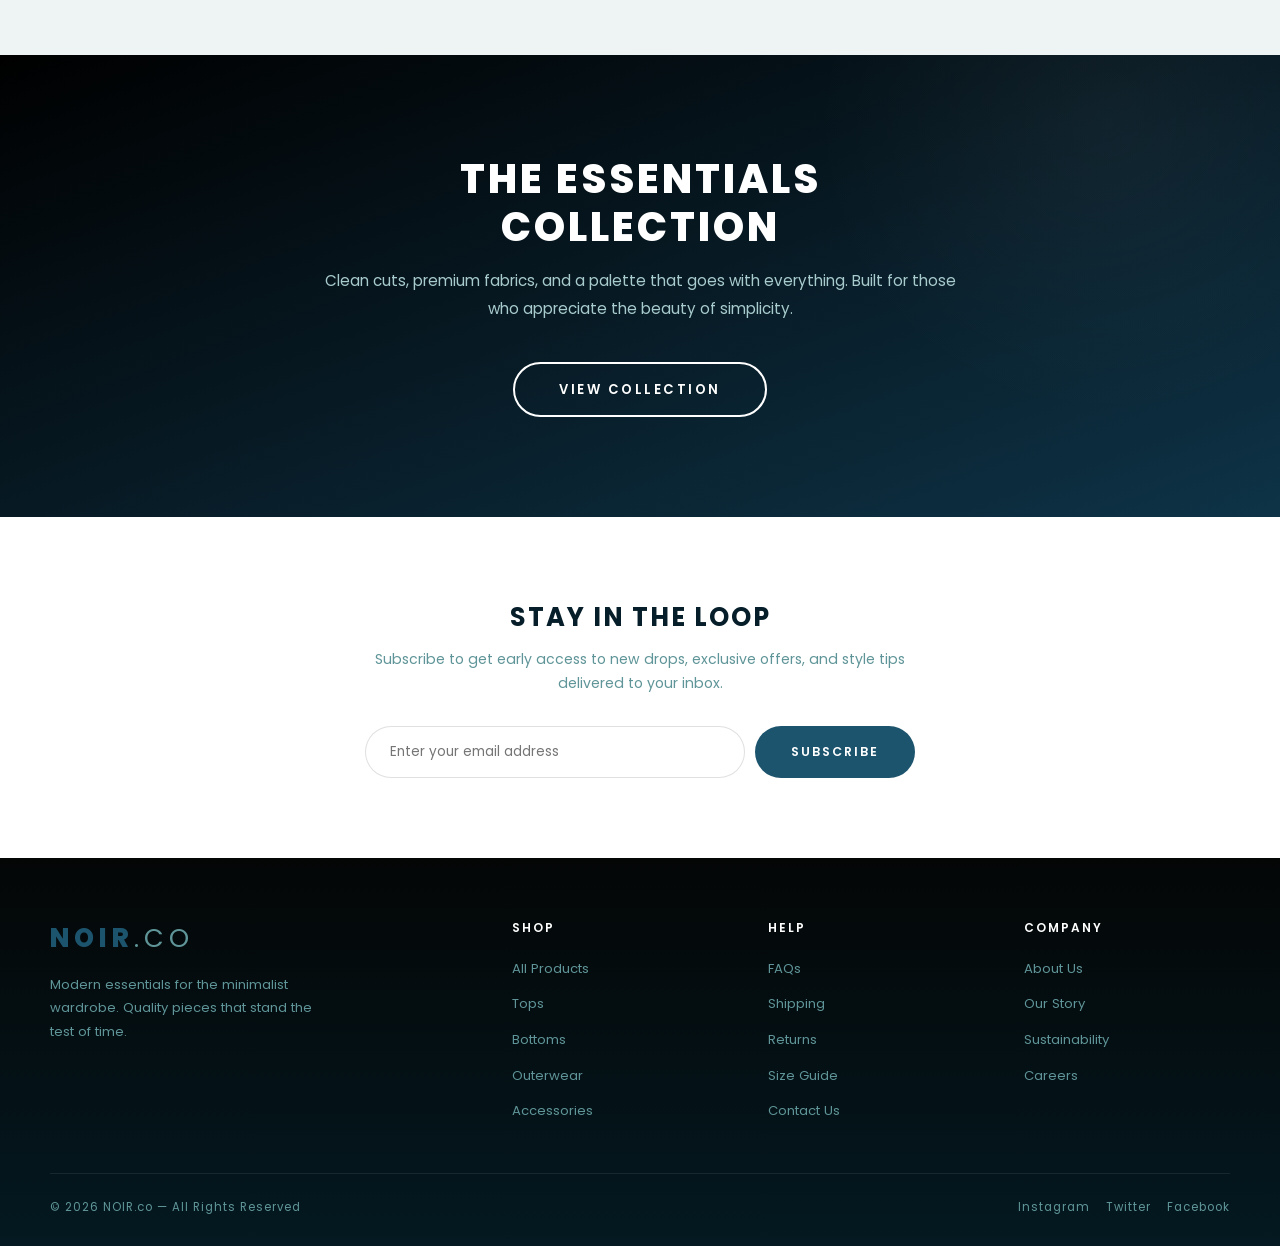
==== commit 4135b39c: "Full mobile responsive: hamburger menu, mobile nav, enhanced breakpoints" ====
--- a/index.html
+++ b/index.html
@@ -36,7 +36,12 @@
     <header>
         <nav>
             <a href="index.html" class="logo">NOIR<span>.co</span></a>
-            <ul class="nav-links">
+            <button class="hamburger" id="hamburger" onclick="toggleMobileMenu()" aria-label="Menu">
+                <span></span>
+                <span></span>
+                <span></span>
+            </button>
+            <ul class="nav-links" id="nav-links">
                 <li><a href="index.html">Home</a></li>
                 <li><a href="shop.html">Shop</a></li>
                 <li>
--- a/style.css
+++ b/style.css
@@ -1,6 +1,6 @@
 /* ============================================
    NOIR CLOTHING — PREMIUM E-COMMERCE STYLESHEET
-   Theme: Dark + Warm Gold Accent | Font: Poppins
+   Theme: Dark Teal & Navy | Font: Poppins
    ============================================ */
 
 /* ----- Import Google Font ----- */
@@ -8,22 +8,22 @@
 
 /* ----- CSS Variables (Design Tokens) ----- */
 :root {
-  --black: #0f0f0f;
-  --dark: #181818;
-  --dark-gray: #222;
-  --mid-gray: #3a3a3a;
-  --gray: #7a7a7a;
-  --light-gray: #bfbfbf;
-  --off-white: #f7f5f2;
+  --black: #061E29;
+  --dark: #0a2a38;
+  --dark-gray: #0e3347;
+  --mid-gray: #1D546D;
+  --gray: #5F9598;
+  --light-gray: #a8cbcd;
+  --off-white: #F3F4F4;
   --white: #ffffff;
-  --accent: #c9a96e;
-  --accent-light: #dfc9a0;
-  --accent-dark: #a8893f;
-  --warm-bg: #faf8f5;
-  --shadow-sm: 0 2px 8px rgba(0, 0, 0, 0.06);
-  --shadow-md: 0 4px 20px rgba(0, 0, 0, 0.08);
-  --shadow-lg: 0 8px 40px rgba(0, 0, 0, 0.12);
-  --shadow-hover: 0 12px 50px rgba(0, 0, 0, 0.18);
+  --accent: #1D546D;
+  --accent-light: #5F9598;
+  --accent-dark: #0e3347;
+  --warm-bg: #eef3f4;
+  --shadow-sm: 0 2px 8px rgba(6, 30, 41, 0.08);
+  --shadow-md: 0 4px 20px rgba(6, 30, 41, 0.10);
+  --shadow-lg: 0 8px 40px rgba(6, 30, 41, 0.14);
+  --shadow-hover: 0 12px 50px rgba(6, 30, 41, 0.20);
   --radius: 12px;
   --radius-sm: 8px;
   --transition: 0.3s cubic-bezier(0.4, 0, 0.2, 1);
@@ -66,7 +66,7 @@
    PROMO BAR (Top of page)
    ============================================ */
 .promo-bar {
-  background: linear-gradient(90deg, var(--black) 0%, #1c1915 50%, var(--black) 100%);
+  background: linear-gradient(90deg, var(--black) 0%, #0a2a38 50%, var(--black) 100%);
   color: var(--light-gray);
   text-align: center;
   padding: 10px 20px;
@@ -132,7 +132,7 @@
   font-weight: 500;
   text-transform: uppercase;
   letter-spacing: 1.5px;
-  color: var(--mid-gray);
+  color: var(--black);
   transition: color var(--transition);
   position: relative;
   padding: 4px 0;
@@ -172,7 +172,7 @@
   top: -10px;
   right: -14px;
   background-color: var(--accent);
-  color: var(--black);
+  color: var(--white);
   font-size: 0.6rem;
   font-weight: 700;
   width: 20px;
@@ -192,7 +192,7 @@
    HERO SECTION (Home Page)
    ============================================ */
 .hero {
-  background: linear-gradient(160deg, #0f0e0c 0%, #1a1713 40%, #2a2520 100%);
+  background: linear-gradient(160deg, #0a0a0a 0%, #141414 40%, #1a1a1a 100%);
   color: var(--white);
   text-align: center;
   padding: 140px 20px 120px;
@@ -237,17 +237,22 @@
   display: grid;
   grid-template-columns: repeat(3, 1fr);
   grid-template-rows: repeat(2, 1fr);
-  gap: 0;
+  gap: 4px;
   z-index: 0;
   pointer-events: none;
-  opacity: 0.15;
+  opacity: 0.35;
 }
 
 .hero-collage img {
   width: 100%;
   height: 100%;
   object-fit: cover;
-  filter: grayscale(80%);
+  filter: grayscale(20%) brightness(0.7);
+  transition: transform 8s ease;
+}
+
+.hero-collage img:hover {
+  transform: scale(1.05);
 }
 
 /* Dark overlay on top of collage */
@@ -255,7 +260,7 @@
   content: '';
   position: absolute;
   inset: 0;
-  background: linear-gradient(180deg, rgba(10, 10, 10, 0.5) 0%, rgba(10, 10, 10, 0.85) 100%);
+  background: linear-gradient(180deg, rgba(5, 5, 5, 0.4) 0%, rgba(5, 5, 5, 0.75) 50%, rgba(5, 5, 5, 0.9) 100%);
   z-index: 0;
   pointer-events: none;
 }
@@ -272,8 +277,8 @@
   font-weight: 600;
   letter-spacing: 4px;
   text-transform: uppercase;
-  color: var(--accent);
-  border: 1px solid var(--accent-dark);
+  color: var(----off-white);
+  border: 1px solid var(--off-white);
   padding: 8px 24px;
   border-radius: 50px;
   margin-bottom: 30px;
@@ -353,14 +358,14 @@
 
 .btn-primary {
   background-color: var(--accent);
-  color: var(--black);
+  color: var(--white);
   border-color: var(--accent);
 }
 
 .btn-primary:hover {
-  background-color: var(--accent-light);
-  color: var(--black);
-  box-shadow: 0 8px 30px rgba(201, 169, 110, 0.3);
+  background-color: var(--black);
+  color: var(--white);
+  box-shadow: 0 8px 30px rgba(29, 84, 109, 0.3);
 }
 
 .btn-dark {
@@ -407,12 +412,14 @@
   transition: background-color var(--transition);
 }
 
+
 .feature-item:last-child {
   border-right: none;
 }
 
 .feature-item:hover {
-  background-color: var(--off-white);
+  background-color: var(--light-gray);
+  animation: fadeInUp 0.3s ease-in;
 }
 
 .feature-icon {
@@ -498,13 +505,15 @@
   width: 100%;
   height: 100%;
   object-fit: cover;
-  transition: transform 0.6s ease, opacity var(--transition);
-  opacity: 0.7;
+  transition: transform 0.6s ease, opacity var(--transition), filter var(--transition);
+  opacity: 0.9;
+  filter: brightness(1.05) saturate(1.1);
 }
 
 .category-card:hover img {
   transform: scale(1.08);
-  opacity: 0.5;
+  opacity: 0.75;
+  filter: brightness(1.1) saturate(1.2);
 }
 
 .category-overlay {
@@ -537,7 +546,7 @@
    ============================================ */
 .marquee-section {
   overflow: hidden;
-  background: linear-gradient(90deg, #12100d 0%, #1e1a14 50%, #12100d 100%);
+  background: linear-gradient(90deg, #000000 0%, #101e24 50%, #010608 100%);
   padding: 30px 0;
   position: relative;
 }
@@ -581,13 +590,15 @@
   height: 220px;
   object-fit: cover;
   border-radius: 10px;
-  opacity: 0.75;
-  transition: opacity 0.3s ease, transform 0.3s ease;
+  opacity: 0.9;
+  filter: brightness(1.05) saturate(1.1);
+  transition: opacity 0.3s ease, transform 0.3s ease, filter 0.3s ease;
   flex-shrink: 0;
 }
 
 .marquee-content img:hover {
   opacity: 1;
+  filter: brightness(1.1) saturate(1.2);
   transform: scale(1.05);
 }
 
@@ -632,7 +643,7 @@
 
 .search-bar input:focus {
   border-color: var(--accent);
-  box-shadow: 0 0 0 3px rgba(201, 169, 110, 0.15);
+  box-shadow: 0 0 0 3px rgba(29, 84, 109, 0.2);
 }
 
 .search-bar input::placeholder {
@@ -682,7 +693,7 @@
 .filter-tag:hover,
 .filter-tag.active {
   background-color: var(--accent);
-  color: var(--black);
+  color: var(--white);
   border-color: var(--accent);
 }
 
@@ -722,10 +733,12 @@
   width: 100%;
   height: 360px;
   object-fit: cover;
-  transition: transform 0.5s ease;
+  filter: brightness(1.05) saturate(1.15);
+  transition: transform 0.5s ease, filter 0.3s ease;
 }
 
 .product-card:hover .product-card-image img {
+  filter: brightness(1.1) saturate(1.25);
   transform: scale(1.05);
 }
 
@@ -735,7 +748,7 @@
   top: 16px;
   left: 16px;
   background-color: var(--accent);
-  color: var(--black);
+  color: var(--white);
   font-size: 0.6rem;
   font-weight: 700;
   letter-spacing: 2px;
@@ -818,7 +831,7 @@
    PROMO BANNER (Mid-page CTA)
    ============================================ */
 .promo-banner {
-  background: linear-gradient(160deg, #12100d 0%, #2a2419 100%);
+  background: linear-gradient(160deg, rgb(0 0 0) 0%, rgb(14, 51, 71) 100%);
   color: var(--white);
   padding: 100px 50px;
   text-align: center;
@@ -912,7 +925,7 @@
 .newsletter-form button {
   padding: 15px 36px;
   background-color: var(--accent);
-  color: var(--black);
+  color: var(--white);
   border: none;
   border-radius: 50px;
   font-family: 'Poppins', sans-serif;
@@ -1103,7 +1116,7 @@
   letter-spacing: 3px;
   border: none;
   background-color: var(--accent);
-  color: var(--black);
+  color: var(--white);
   cursor: pointer;
   border-radius: 50px;
   transition: all var(--transition);
@@ -1195,6 +1208,48 @@
   height: 100%;
   object-fit: cover;
   min-height: 400px;
+  transition: opacity 0.2s ease;
+}
+
+/* Toggle button to switch between model and clothing-only view */
+.modal-view-toggle {
+  position: absolute;
+  bottom: 20px;
+  left: 20px;
+  width: 46px;
+  height: 46px;
+  border-radius: 50%;
+  border: none;
+  background: rgba(255, 255, 255, 0.9);
+  -webkit-backdrop-filter: blur(8px);
+  backdrop-filter: blur(8px);
+  color: var(--black);
+  cursor: pointer;
+  display: flex;
+  align-items: center;
+  justify-content: center;
+  font-size: 1.3rem;
+  box-shadow: 0 4px 15px rgba(0, 0, 0, 0.15);
+  transition: all 0.3s ease;
+  z-index: 5;
+}
+
+.modal-view-toggle:hover {
+  background: var(--white);
+  transform: scale(1.1);
+  box-shadow: 0 6px 25px rgba(0, 0, 0, 0.2);
+}
+
+/* Colored background when viewing clothing only */
+.modal-image.clothing-view {
+  background: linear-gradient(145deg, #5F9598 0%, #1D546D 50%, #061E29 100%);
+}
+
+.modal-image.clothing-view img {
+  padding: 0;
+  object-fit: cover !important;
+  width: 100%;
+  height: 100%;
 }
 
 .modal-image .product-badge {
@@ -1233,7 +1288,7 @@
 
 .modal-description {
   font-size: 0.88rem;
-  color: var(--gray);
+  color: black;
   line-height: 1.8;
   margin-top: 12px;
 }
@@ -1370,7 +1425,7 @@
 
 .modal-info ul li {
   font-size: 0.82rem;
-  color: var(--gray);
+  color: var(--black);
   padding: 5px 0;
   padding-left: 18px;
   position: relative;
@@ -1428,7 +1483,7 @@
    FOOTER
    ============================================ */
 footer {
-  background: linear-gradient(180deg, #12100d 0%, #0f0e0c 100%);
+  background: linear-gradient(180deg, #040606 0%, #041921 100%);
   color: var(--gray);
   padding: 60px 50px 30px;
 }
@@ -1535,11 +1590,48 @@
 }
 
 /* ============================================
+   HAMBURGER MENU BUTTON (hidden on desktop)
+   ============================================ */
+.hamburger {
+  display: none;
+  flex-direction: column;
+  justify-content: center;
+  gap: 5px;
+  background: none;
+  border: none;
+  cursor: pointer;
+  padding: 8px;
+  z-index: 1001;
+}
+
+.hamburger span {
+  display: block;
+  width: 24px;
+  height: 2px;
+  background-color: var(--black);
+  border-radius: 2px;
+  transition: all 0.3s ease;
+}
+
+.hamburger.active span:nth-child(1) {
+  transform: rotate(45deg) translate(5px, 5px);
+}
+
+.hamburger.active span:nth-child(2) {
+  opacity: 0;
+}
+
+.hamburger.active span:nth-child(3) {
+  transform: rotate(-45deg) translate(5px, -5px);
+}
+
+/* ============================================
    RESPONSIVE DESIGN
    ============================================ */
 @media (max-width: 1024px) {
   .product-grid {
     grid-template-columns: repeat(2, 1fr);
+    gap: 20px;
   }
 
   .category-grid {
@@ -1557,114 +1649,322 @@
 }
 
 @media (max-width: 768px) {
+
+  /* --- Hamburger visible --- */
+  .hamburger {
+    display: flex;
+  }
+
+  /* --- Mobile Nav Dropdown --- */
+  .nav-links {
+    position: fixed;
+    top: 0;
+    right: -100%;
+    width: 280px;
+    height: 100vh;
+    background-color: var(--white);
+    flex-direction: column;
+    padding: 100px 40px 40px;
+    gap: 0;
+    box-shadow: -10px 0 40px rgba(0, 0, 0, 0.1);
+    transition: right 0.35s cubic-bezier(0.4, 0, 0.2, 1);
+    z-index: 1000;
+  }
+
+  .nav-links.active {
+    right: 0;
+  }
+
+  .nav-links li {
+    border-bottom: 1px solid rgba(0, 0, 0, 0.06);
+  }
+
+  .nav-links a {
+    display: block;
+    padding: 16px 0;
+    font-size: 0.95rem !important;
+    letter-spacing: 2px;
+  }
+
+  .nav-links a::after {
+    display: none;
+  }
+
+  /* --- Header --- */
   header {
     padding: 0 20px;
   }
 
+  nav {
+    padding: 0;
+  }
+
+  /* --- Hero --- */
+  .hero {
+    padding: 100px 20px 80px;
+    min-height: 70vh;
+  }
+
   .hero h1 {
-    font-size: 2.4rem;
+    font-size: 2.2rem;
+    letter-spacing: 1px;
   }
 
   .hero p {
-    font-size: 0.9rem;
+    font-size: 0.88rem;
+    margin-bottom: 30px;
   }
 
   .hero-buttons {
     flex-direction: column;
     align-items: center;
-  }
-
+    gap: 12px;
+  }
+
+  .btn {
+    padding: 13px 36px;
+    font-size: 0.78rem;
+  }
+
+  .hero-badge {
+    font-size: 0.6rem;
+    padding: 6px 18px;
+    letter-spacing: 3px;
+  }
+
+  .hero-collage {
+    grid-template-columns: repeat(2, 1fr);
+    grid-template-rows: repeat(3, 1fr);
+  }
+
+  /* --- Features Bar --- */
   .features-bar {
     grid-template-columns: repeat(2, 1fr);
   }
 
-  .product-grid {
-    grid-template-columns: 1fr;
-    max-width: 400px;
-    margin: 0 auto;
-  }
-
-  .category-grid {
-    grid-template-columns: 1fr;
-  }
-
+  .feature-item {
+    padding: 24px 16px;
+  }
+
+  /* --- Sections --- */
   .categories,
   .shop-section,
   .featured {
-    padding: 60px 20px;
-  }
-
-  .promo-banner {
-    padding: 60px 20px;
-  }
-
-  .promo-banner h2 {
+    padding: 50px 16px;
+  }
+
+  .section-title {
     font-size: 1.6rem;
   }
 
-  nav {
-    padding: 0;
-  }
-
-  .nav-links {
-    gap: 16px;
-  }
-
-  .nav-links a {
-    font-size: 0.72rem;
-  }
-
+  /* --- Product Grid --- */
+  .product-grid {
+    grid-template-columns: repeat(2, 1fr);
+    gap: 14px;
+    max-width: 100%;
+    margin: 0;
+  }
+
+  .product-card-image img {
+    height: 240px;
+  }
+
+  .product-info {
+    padding: 14px 16px;
+  }
+
+  .product-info h3 {
+    font-size: 0.82rem;
+  }
+
+  .product-info .price {
+    font-size: 0.88rem;
+  }
+
+  /* --- Category Grid --- */
+  .category-grid {
+    grid-template-columns: 1fr;
+    gap: 14px;
+  }
+
+  .category-grid .category-card:nth-child(3) {
+    grid-column: auto;
+  }
+
+  /* --- Filter Bar --- */
   .filter-bar {
     flex-direction: column;
-    gap: 16px;
+    gap: 12px;
     align-items: flex-start;
+  }
+
+  .filter-tags {
+    overflow-x: auto;
+    width: 100%;
+    padding-bottom: 4px;
+    flex-wrap: nowrap;
+  }
+
+  .filter-tag {
+    flex-shrink: 0;
+    padding: 6px 16px;
+    font-size: 0.7rem;
+  }
+
+  /* --- Search Bar --- */
+  .search-bar {
+    max-width: 100%;
+  }
+
+  /* --- Quick Add (always visible on mobile) --- */
+  .quick-add {
+    transform: translateY(0);
+    position: relative;
+    padding: 0 16px 14px;
+  }
+
+  /* --- Promo Banner --- */
+  .promo-banner {
+    padding: 50px 20px;
+  }
+
+  .promo-banner h2 {
+    font-size: 1.4rem;
+  }
+
+  /* --- Cart --- */
+  .cart-section {
+    padding: 40px 16px 80px;
   }
 
   .cart-item {
     flex-direction: column;
     text-align: center;
-    gap: 16px;
+    gap: 14px;
+    padding: 16px;
   }
 
   .cart-summary {
-    padding: 24px 20px;
+    padding: 20px 16px;
+  }
+
+  /* --- Newsletter --- */
+  .newsletter {
+    padding: 50px 20px;
   }
 
   .newsletter-form {
     flex-direction: column;
   }
 
+  /* --- Modal --- */
+  .modal-overlay {
+    padding: 0;
+    align-items: flex-end;
+  }
+
+  .modal-body {
+    grid-template-columns: 1fr;
+  }
+
+  .modal-image {
+    border-radius: 16px 16px 0 0;
+    max-height: 320px;
+  }
+
+  .modal-details {
+    padding: 20px 20px 30px;
+  }
+
+  .modal-container {
+    border-radius: 16px 16px 0 0;
+    max-height: 95vh;
+  }
+
+  .modal-title {
+    font-size: 1.3rem;
+  }
+
+  .modal-view-toggle {
+    width: 40px;
+    height: 40px;
+    bottom: 14px;
+    left: 14px;
+    font-size: 1.1rem;
+  }
+
+  /* --- Footer --- */
   .footer-grid {
     grid-template-columns: 1fr;
     gap: 30px;
   }
 
+  footer {
+    padding: 40px 20px 24px;
+  }
+
   .footer-bottom {
     flex-direction: column;
-    gap: 16px;
+    gap: 14px;
     text-align: center;
   }
 
-  /* Show quick-add always on mobile */
-  .quick-add {
-    transform: translateY(0);
-    position: relative;
-    padding: 0 22px 16px;
+  /* --- Toast --- */
+  .toast {
+    bottom: 16px;
+    right: 16px;
+    left: 16px;
+    text-align: center;
+    justify-content: center;
+    font-size: 0.78rem;
+    padding: 14px 20px;
+  }
+
+  /* --- Promo Bar --- */
+  .promo-bar {
+    font-size: 0.65rem;
+    padding: 8px 14px;
+    letter-spacing: 1px;
   }
 }
 
 @media (max-width: 480px) {
   .hero h1 {
-    font-size: 1.8rem;
-    letter-spacing: 1px;
+    font-size: 1.7rem;
+    letter-spacing: 0.5px;
+  }
+
+  .hero {
+    min-height: 60vh;
+    padding: 80px 16px 60px;
   }
 
   .section-title {
-    font-size: 1.5rem;
+    font-size: 1.3rem;
   }
 
   .features-bar {
     grid-template-columns: 1fr;
+  }
+
+  .product-grid {
+    grid-template-columns: 1fr;
+    max-width: 350px;
+    margin: 0 auto;
+  }
+
+  .product-card-image img {
+    height: 300px;
+  }
+
+  .logo {
+    font-size: 1.4rem;
+    letter-spacing: 3px;
+  }
+
+  .hero-collage {
+    grid-template-columns: repeat(2, 1fr);
+    grid-template-rows: repeat(3, 1fr);
   }
 }
 
